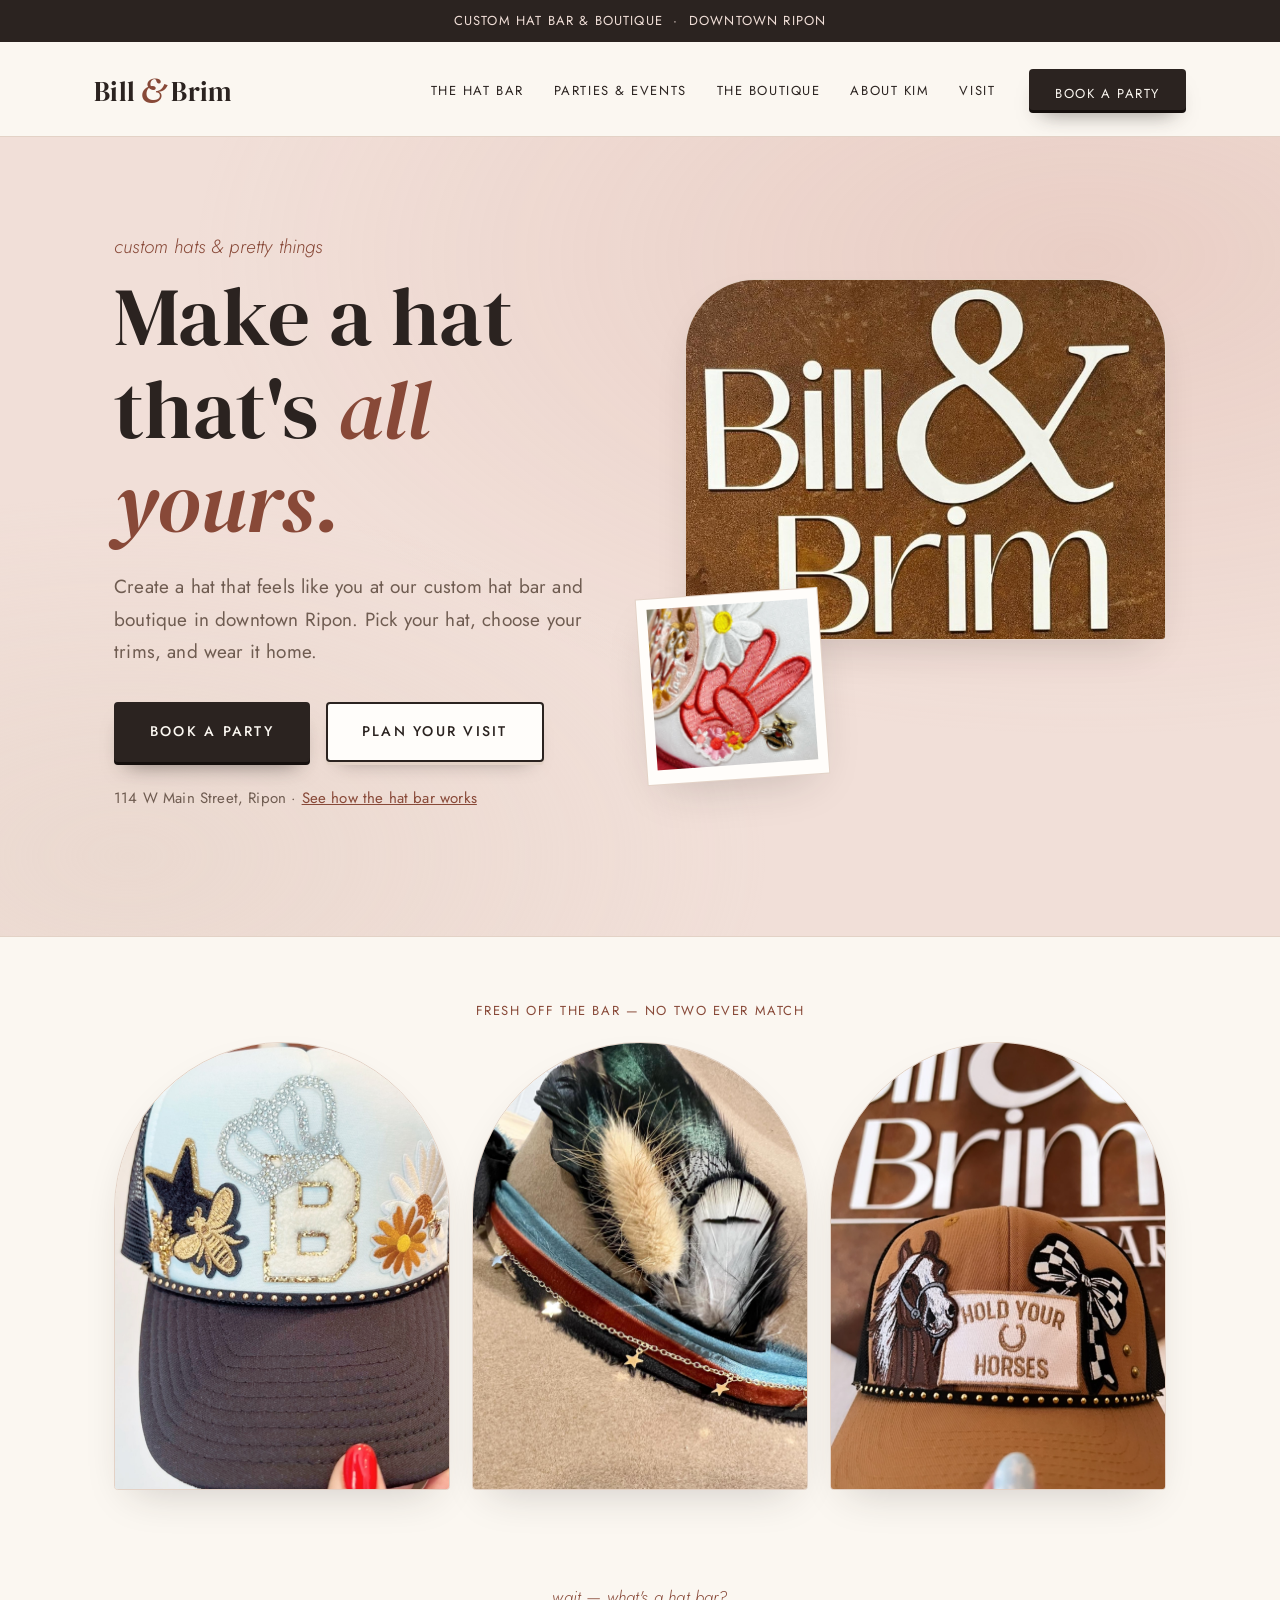
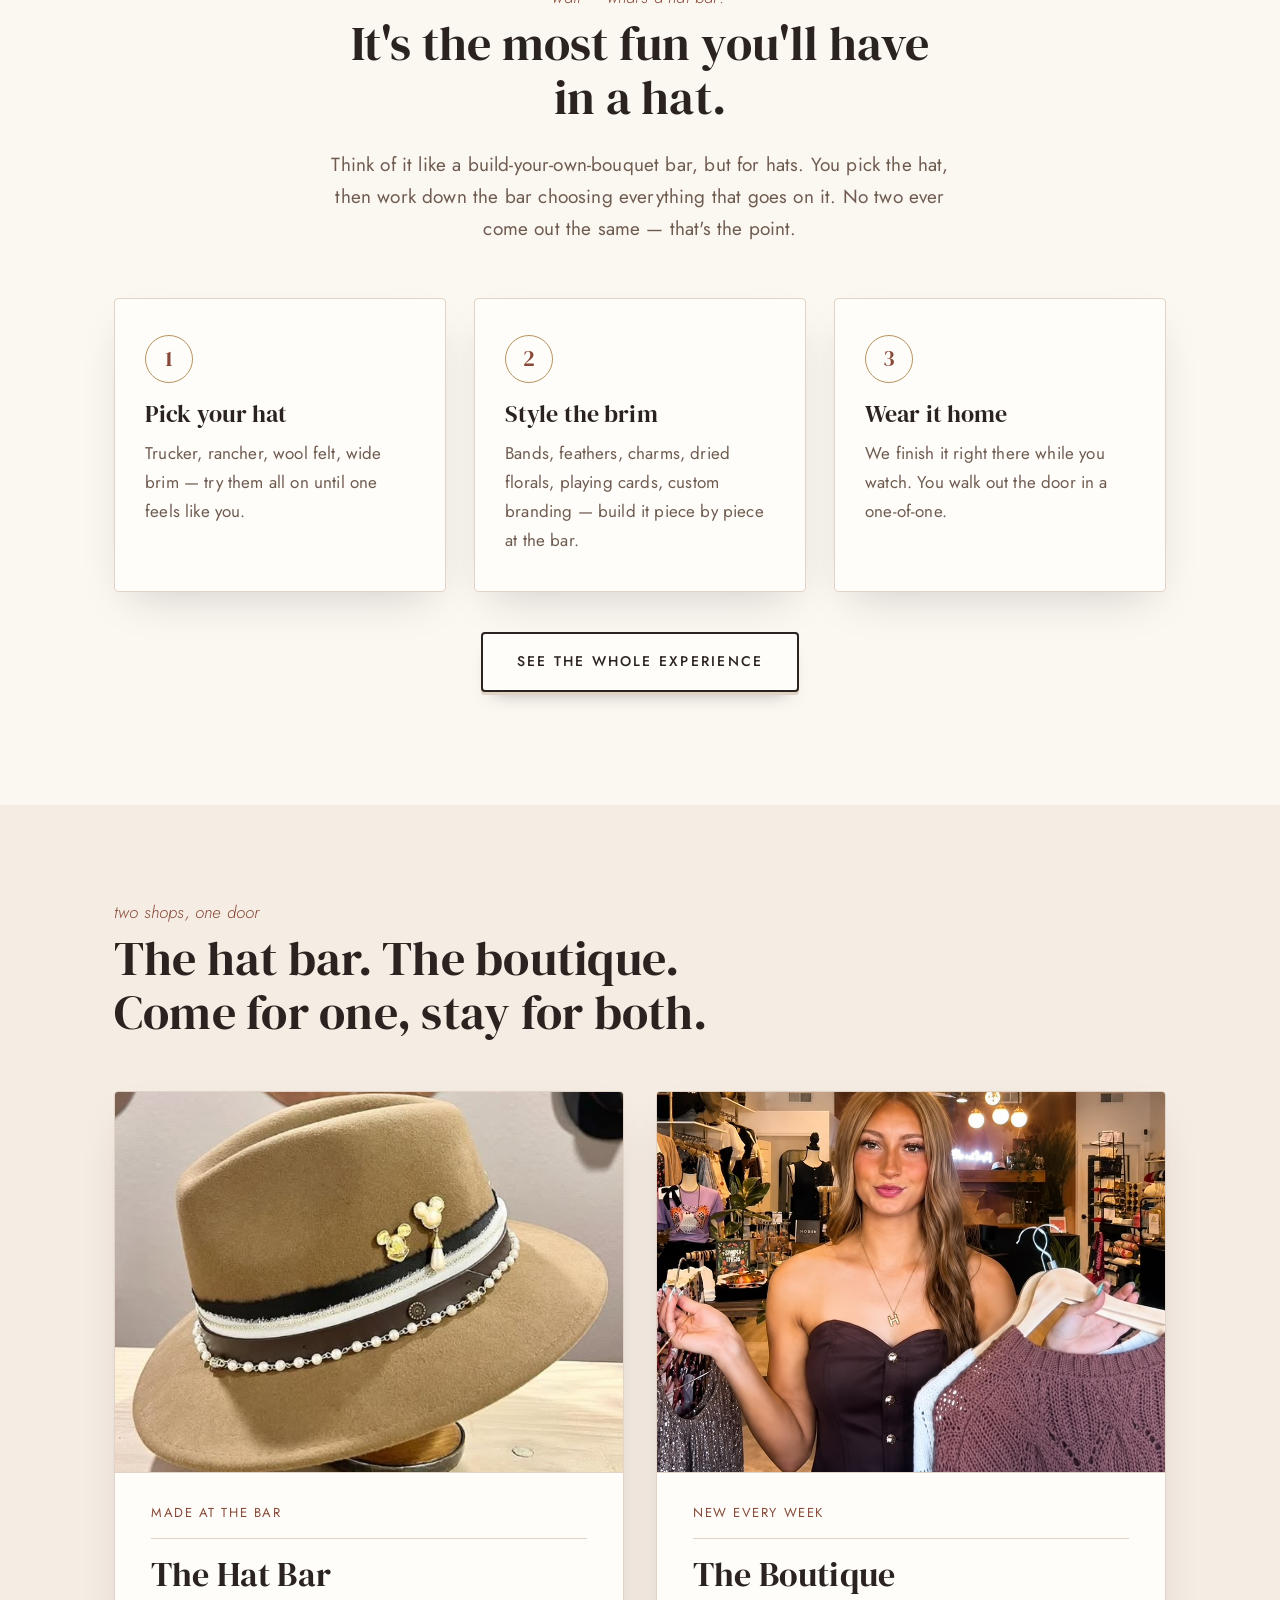
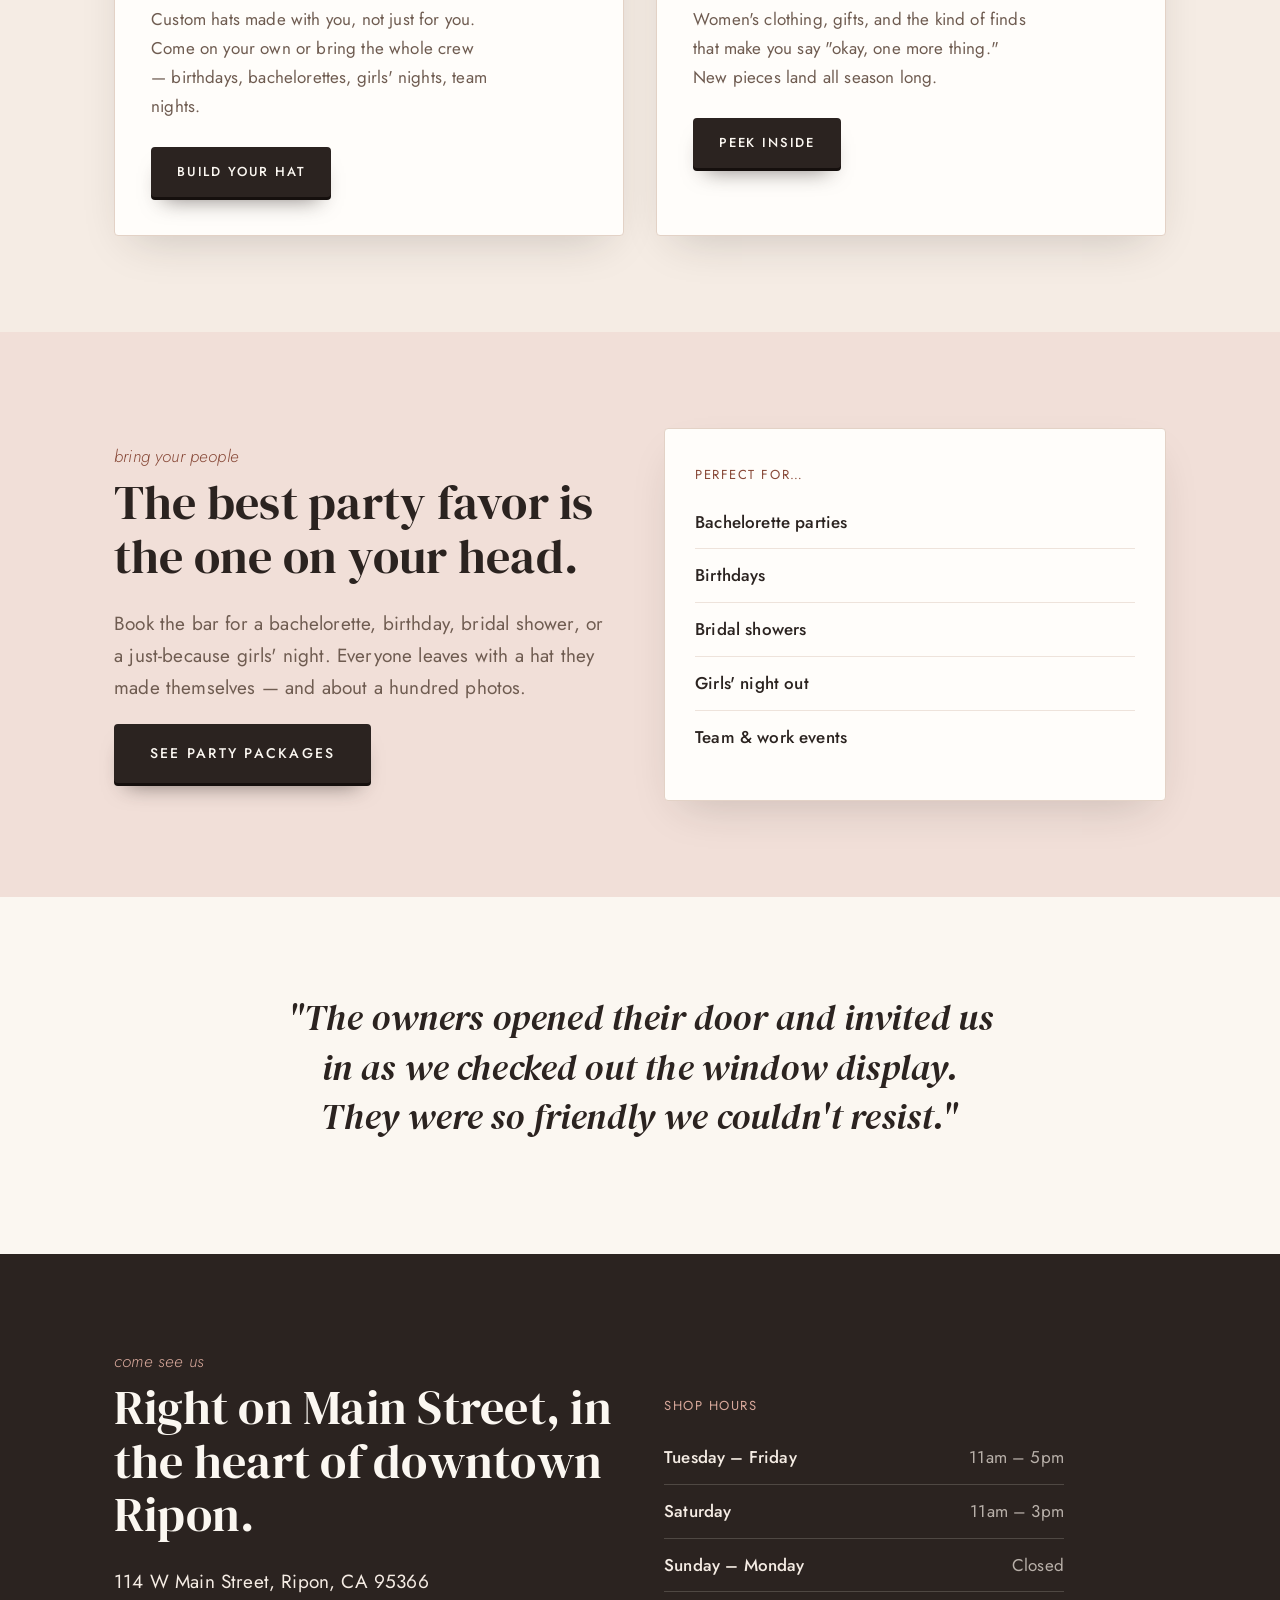
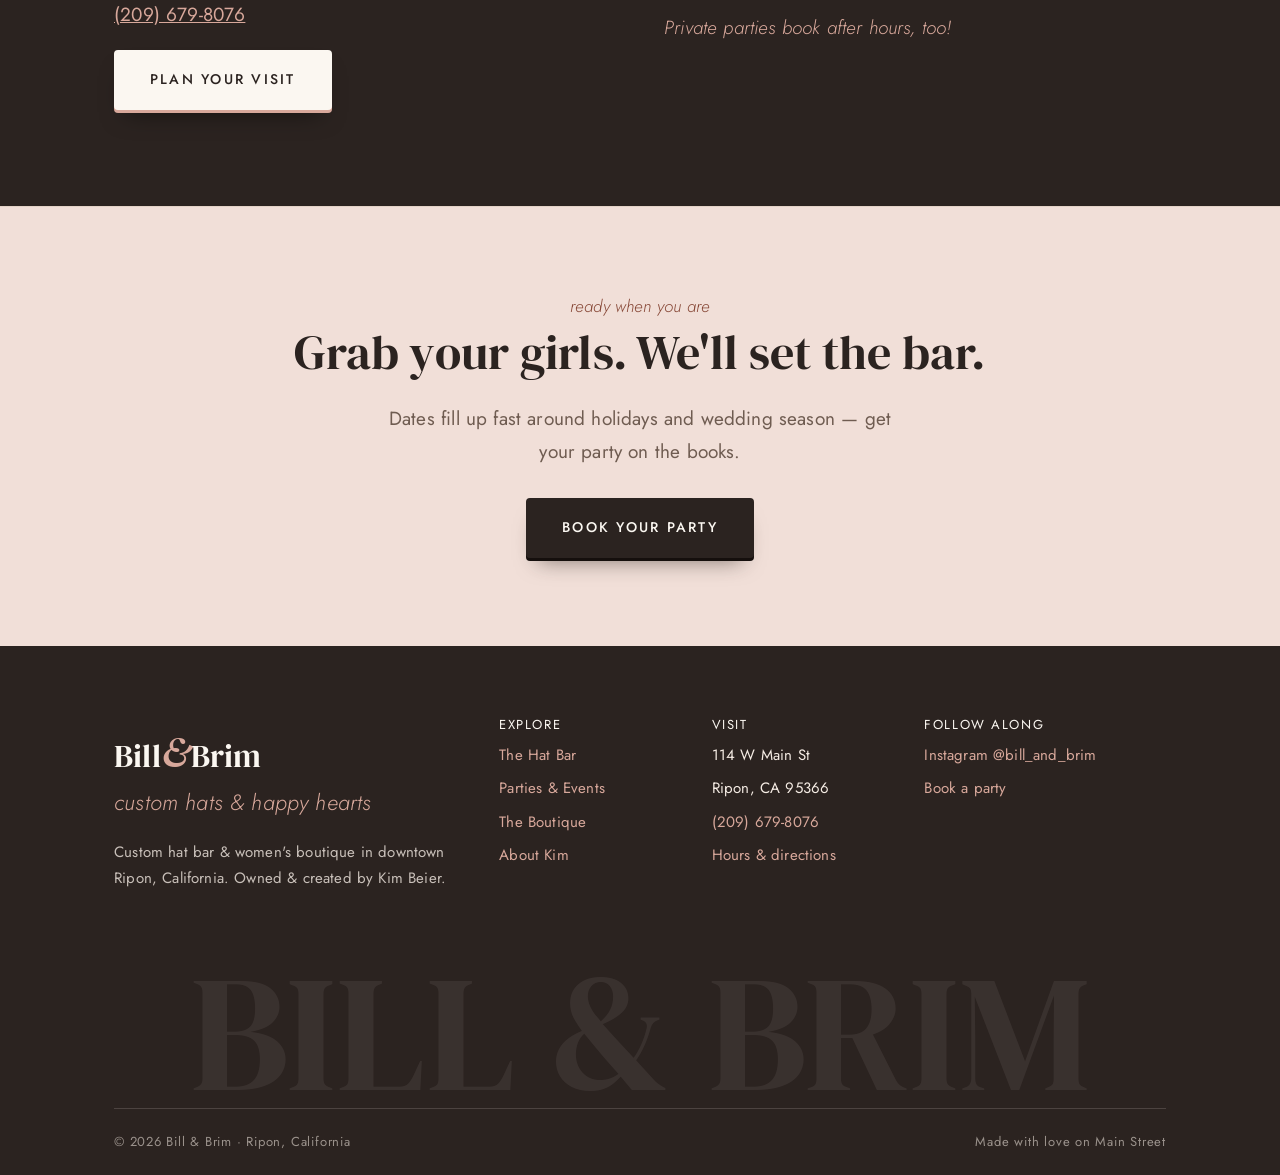
==== index.html @ fee2ace9 "Site source" ====
<!DOCTYPE html>
<html lang="en">
<head>
<meta charset="UTF-8">
<meta name="viewport" content="width=device-width, initial-scale=1.0">
<title>Bill &amp; Brim | Custom Hat Bar &amp; Boutique — Ripon, CA</title>
<meta name="description" content="Bill & Brim is downtown Ripon's custom hat bar and women's boutique. Design your own hat, shop the boutique, or book a private hat bar party. 114 W Main St, Ripon CA.">
<link rel="canonical" href="https://billandbrim.com/">

<!-- NOTE: og:image and og:url must be absolute URLs. Update the domain below
     once billandbrim.com (or whatever domain Kim registers) is live. -->
<meta property="og:type" content="website">
<meta property="og:site_name" content="Bill &amp; Brim">
<meta property="og:title" content="Bill &amp; Brim | Custom Hat Bar &amp; Boutique — Ripon, CA">
<meta property="og:description" content="Design a one-of-one hat at the bar, shop the boutique, or book a private party. 114 W Main St, downtown Ripon.">
<meta property="og:image" content="https://billandbrim.com/assets/img/og-cover.jpg">
<meta property="og:image:width" content="1200">
<meta property="og:image:height" content="630">
<meta property="og:url" content="https://billandbrim.com/">
<meta name="twitter:card" content="summary_large_image">

<meta name="theme-color" content="#2B2320">
<link rel="icon" href="assets/img/favicon.png" sizes="any">
<link rel="apple-touch-icon" href="assets/img/favicon.png">
<link rel="preconnect" href="https://fonts.googleapis.com">
<link rel="preconnect" href="https://fonts.gstatic.com" crossorigin>
<link href="https://fonts.googleapis.com/css2?family=DM+Serif+Display:ital@0;1&family=Jost:ital,wght@0,300;0,400;0,500;1,300;1,400&display=swap" rel="stylesheet">
<link rel="stylesheet" href="css/style.css">
<script>document.documentElement.className += ' js';</script>
<style>
  /* homepage-only styles */
  .hero {
    position: relative;
    overflow: hidden;
    padding: 96px 0 110px;
    background:
      radial-gradient(ellipse 70% 60% at 85% 15%, color-mix(in srgb, var(--rose) 30%, transparent), transparent),
      radial-gradient(ellipse 50% 45% at 10% 90%, color-mix(in srgb, var(--sand) 45%, transparent), transparent),
      var(--rose-soft);
    border-bottom: 1px solid var(--sand);
  }
  .hero__inner { display: grid; grid-template-columns: 1fr .95fr; gap: 64px; align-items: center; }
  .hero__kicker {
    font-family: var(--font-body);
    font-style: italic;
    font-weight: 300;
    font-size: var(--t-md);
    line-height: 1.35;
    color: var(--terracotta);
    display: inline-block;
    margin-bottom: 10px;
  }
  .hero h1 { font-size: clamp(46px, 6.5vw, 84px); margin-bottom: 22px; }
  .hero h1 .swash { color: var(--terracotta); }
  .hero p.lede { font-size: var(--t-md); color: var(--ink-soft); max-width: 500px; margin-bottom: 34px; }
  .hero__actions { display: flex; gap: 16px; flex-wrap: wrap; }
  .hero__art { position: relative; padding: 0 0 140px 0; }
  .hero__art .arch { aspect-ratio: 4 / 3; border-radius: 70px 70px var(--radius) var(--radius); }
  .hero__polaroid {
    position: absolute;
    bottom: 0;
    left: -44px;
    width: 38%;
    background: #FFFDFA;
    border: 1px solid var(--sand);
    padding: 10px 10px 14px;
    box-shadow: var(--shadow);
    transform: rotate(-4deg);
  }
  .hero__polaroid img { width: 100%; aspect-ratio: 1; object-fit: cover; }

  /* hero entrance — the words settle first, then the sign, then the polaroid
     lands on top of it. Runs on load, once, and never again. */
  @media (prefers-reduced-motion: no-preference) {
    .js .hero__kicker,
    .js .hero h1,
    .js .hero p.lede,
    .js .hero__actions,
    .js .tally,
    .js .hero__art .arch { animation: hero-rise .6s var(--ease) both; }
    .js .hero__kicker  { animation-delay: .05s; }
    .js .hero h1       { animation-delay: .13s; }
    .js .hero p.lede   { animation-delay: .23s; }
    .js .hero__actions { animation-delay: .31s; }
    .js .tally         { animation-delay: .39s; }
    .js .hero__art .arch { animation-delay: .30s; animation-duration: .7s; }
    .js .hero__polaroid {
      animation: hero-polaroid .7s var(--ease) both;
      animation-delay: .48s;
    }
  }
  @keyframes hero-rise {
    from { opacity: 0; transform: translateY(18px); }
  }
  @keyframes hero-polaroid {
    from { opacity: 0; transform: translateY(20px) rotate(-9deg); }
    to   { opacity: 1; transform: translateY(0) rotate(-4deg); }
  }
  .tally { display: flex; gap: 48px; flex-wrap: wrap; margin-top: 48px; }
  .tally strong { font-family: var(--font-display); font-size: var(--t-3xl); display: block; color: var(--terracotta); line-height: 1.1; }
  .tally .label { margin: 4px 0 0; }

  /* three finished hats, straight after the hero — the product, up front */
  .hat-strip { padding: 64px 0 0; }
  .hat-strip .label { text-align: center; }
  .hat-strip__row { display: grid; grid-template-columns: repeat(3, 1fr); gap: 22px; margin-top: 20px; }
  .hat-strip .arch { aspect-ratio: 3 / 4; }

  .split { display: grid; grid-template-columns: 1fr 1fr; gap: 32px; }
  .split .card { padding: 0 0 38px; overflow: hidden; }
  .split .card .card__photo { aspect-ratio: 4 / 3; overflow: hidden; margin-bottom: 30px; border-bottom: 1px solid var(--sand); }
  .split .card .card__photo img { width: 100%; height: 100%; object-fit: cover; transition: transform .5s var(--ease); }
  /* these two cards are the homepage's main fork in the road, so they get a
     bit more presence on hover than an ordinary card: the photo pushes in and
     the button steps forward. */
  @media (hover: hover) {
    .split .card:hover { transform: translateY(-6px); }
    .split .card:hover .card__photo img { transform: scale(1.045); }
    .split .card .btn { transition: background .2s var(--ease), color .2s var(--ease), border-color .2s var(--ease), transform .25s var(--ease), box-shadow .25s var(--ease); }
    .split .card:hover .btn { transform: translateY(-3px); box-shadow: 0 12px 22px -12px rgba(43, 35, 32, .5); }
  }
  @media (prefers-reduced-motion: reduce) {
    .split .card .card__photo img,
    .split .card .btn { transition: none; }
    .split .card:hover { transform: none; }
    .split .card:hover .card__photo img,
    .split .card:hover .btn { transform: none; }
  }
  .split .card .card__label,
  .split .card h3, .split .card p, .split .card a { margin-left: 36px; margin-right: 36px; }
  .split .card .card__label { padding-bottom: 14px; margin-bottom: 16px; border-bottom: 1px solid var(--sand); }
  .split .card h3 { font-size: clamp(27px, 3vw, 34px); margin-bottom: 12px; }
  .split .card p { color: var(--ink-soft); max-width: 34ch; margin-bottom: 26px; }
  .split .card--hats .card__photo img { object-position: center 46%; }
  .split .card--shop .card__photo img { object-position: center 22%; }

  .two-col { display: grid; grid-template-columns: 1fr 1fr; gap: 48px; align-items: center; }
  .two-col p.lede { color: var(--ink-soft); font-size: var(--t-md); }
  .section--ink .two-col p { font-size: var(--t-md); }
  .perfect-list { list-style: none; margin: 0; padding: 0; font-size: var(--t-base); }
  .perfect-list li { padding: 12px 0; border-bottom: 1px solid color-mix(in srgb, var(--sand) 60%, transparent); font-weight: 500; }
  .perfect-list li:last-child { border-bottom: 0; }
  .note-hand { font-style: italic; font-weight: 300; font-size: var(--t-md); color: var(--rose); margin-top: 20px; }

  @media (max-width: 820px) {
    .hero__inner, .split, .two-col { grid-template-columns: 1fr; }
    .hero__art { order: 0; max-width: 400px; margin: 0 auto; padding-bottom: 84px; }
    .hero__polaroid { left: -10px; width: 42%; }
    .hero { padding-bottom: 72px; }

    /* stacked, the art sits above the words — so it should arrive first */
    @media (prefers-reduced-motion: no-preference) {
      .js .hero__art .arch { animation-delay: .35s; }
      .js .hero__polaroid  { animation-delay: .22s; }
      .js .hero__kicker    { animation-delay: .26s; }
      .js .hero h1         { animation-delay: .34s; }
      .js .hero p.lede     { animation-delay: .44s; }
      .js .hero__actions   { animation-delay: .52s; }
      .js .tally           { animation-delay: .60s; }
    }
  }
  @media (max-width: 640px) {
    .hat-strip__row { grid-template-columns: 1fr; max-width: 320px; margin-inline: auto; gap: 30px; }
  }
</style>
<script type="application/ld+json">
{
  "@context": "https://schema.org",
  "@type": "ClothingStore",
  "name": "Bill & Brim",
  "description": "Custom hat bar and women's boutique in downtown Ripon, California.",
  "image": "https://billandbrim.com/assets/img/og-cover.jpg",
  "url": "https://billandbrim.com/",
  "telephone": "+1-209-679-8076",
  "priceRange": "$$",
  "address": {
    "@type": "PostalAddress",
    "streetAddress": "114 W Main St",
    "addressLocality": "Ripon",
    "addressRegion": "CA",
    "postalCode": "95366",
    "addressCountry": "US"
  },
  "sameAs": ["https://www.instagram.com/bill_and_brim/"],
  "openingHoursSpecification": [
    { "@type": "OpeningHoursSpecification", "dayOfWeek": ["Tuesday","Wednesday","Thursday","Friday"], "opens": "11:00", "closes": "17:00" },
    { "@type": "OpeningHoursSpecification", "dayOfWeek": "Saturday", "opens": "11:00", "closes": "15:00" }
  ]
}
</script>
</head>
<body>

<a class="skip-link" href="#main">Skip to content</a>

<div class="topbar">Custom Hat Bar &amp; Boutique <span aria-hidden="true">&nbsp;·&nbsp;</span> Downtown Ripon</div>

<header class="nav">
  <div class="nav__inner">
    <a class="nav__brand" href="index.html">Bill<span class="amp">&amp;</span>Brim</a>
    <button class="nav__toggle" aria-expanded="false" aria-controls="site-menu">Menu</button>
    <ul class="nav__links" id="site-menu" aria-label="Main navigation">
      <li><a href="hat-bar.html">The Hat Bar</a></li>
      <li><a href="parties.html">Parties &amp; Events</a></li>
      <li><a href="boutique.html">The Boutique</a></li>
      <li><a href="about.html">About Kim</a></li>
      <li><a href="visit.html">Visit</a></li>
      <li class="nav__cta"><a class="btn btn--solid btn--small" href="parties.html#book">Book a Party</a></li>
    </ul>
  </div>
</header>

<main id="main">

  <!-- HERO -->
  <section class="hero">
    <div class="wrap hero__inner">
      <div>
        <span class="hero__kicker">custom hats &amp; pretty things</span>
        <h1>Make a hat that's <span class="swash">all yours.</span></h1>
        <p class="lede">Create a hat that feels like you at our custom hat bar and boutique in downtown Ripon. Pick your hat, choose your trims, and wear it home.</p>
        <div class="hero__actions">
          <a class="btn btn--solid" href="parties.html#book">Book a Party</a>
          <a class="btn btn--outline" href="visit.html">Plan Your Visit</a>
        </div>
<p class="hero__location">114 W Main Street, Ripon <span aria-hidden="true">·</span> <a href="hat-bar.html">See how the hat bar works</a></p>
      </div>
      <div class="hero__art">
        <div class="arch"><img src="assets/img/brand-sign.jpg" width="740" height="552" fetchpriority="high" decoding="async" alt="The Bill &amp; Brim shop sign — cream metal letters mounted on weathered rust-brown steel"></div>
        <div class="hero__polaroid"><img src="assets/img/patch-floral.jpg" width="1440" height="1800" decoding="async" alt="Close-up of a trucker hat trimmed with daisy and floral patches"></div>
      </div>
    </div>
  </section>

  <!-- FINISHED HATS -->
  <section class="hat-strip">
    <div class="wrap">
      <span class="label">fresh off the bar — no two ever match</span>
      <div class="hat-strip__row">
        <div class="arch arch--zoom reveal"><img src="assets/img/hat-bee-trucker.jpg" width="1170" height="2076" loading="lazy" decoding="async" alt="White and black trucker hat with a rhinestone crown, chenille B patch, and bee and daisy patches"></div>
        <div class="arch arch--zoom reveal reveal-d1"><img src="assets/img/hat-tan-feathers.jpg" width="1440" height="1800" loading="lazy" decoding="async" alt="Tan felt hat with teal and rust velvet bands, feathers, and a fine gold star chain"></div>
        <div class="arch arch--zoom reveal reveal-d2"><img src="assets/img/hat-horses.jpg" width="1170" height="2076" loading="lazy" decoding="async" alt="Tan trucker hat with a horse patch reading Hold Your Horses and a checkered bow"></div>
      </div>
    </div>
  </section>

  <!-- WHAT IS A HAT BAR -->
  <section class="section">
    <div class="wrap">
      <div class="section-head section-head--center" data-stagger>
        <span class="eyebrow">wait — what's a hat bar?</span>
        <h2>It's the most fun you'll have in a hat.</h2>
        <p>Think of it like a build-your-own-bouquet bar, but for hats. You pick the hat, then work down the bar choosing everything that goes on it. No two ever come out the same — that's the point.</p>
      </div>
      <div class="grid grid--3">
        <div class="card reveal">
          <div class="step__num">1</div>
          <h3>Pick your hat</h3>
          <p>Trucker, rancher, wool felt, wide brim — try them all on until one feels like you.</p>
        </div>
        <div class="card reveal reveal-d1">
          <div class="step__num">2</div>
          <h3>Style the brim</h3>
          <p>Bands, feathers, charms, dried florals, playing cards, custom branding — build it piece by piece at the bar.</p>
        </div>
        <div class="card reveal reveal-d2">
          <div class="step__num">3</div>
          <h3>Wear it home</h3>
          <p>We finish it right there while you watch. You walk out the door in a one-of-one.</p>
        </div>
      </div>
      <p style="text-align:center; margin-top:40px;" class="reveal"><a class="btn btn--outline" href="hat-bar.html">See the whole experience</a></p>
    </div>
  </section>

  <!-- TWO SIDES -->
  <section class="section section--tint">
    <div class="wrap">
      <div class="section-head" data-stagger>
        <span class="eyebrow">two shops, one door</span>
        <h2>The hat bar. The boutique. Come for one, stay for both.</h2>
      </div>
      <div class="split">
        <div class="card card--hats reveal">
          <div class="card__photo"><img src="assets/img/hat-pearl-fedora.jpg" width="737" height="587" loading="lazy" decoding="async" alt="A camel wool fedora finished at the hat bar with a ribbon band, pearl chain, and gold charms"></div>
          <span class="label card__label">made at the bar</span>
          <h3>The Hat Bar</h3>
          <p>Custom hats made with you, not just for you. Come on your own or bring the whole crew — birthdays, bachelorettes, girls' nights, team nights.</p>
          <a class="btn btn--solid btn--small" href="hat-bar.html">Build Your Hat</a>
        </div>
        <div class="card card--shop reveal reveal-d1">
          <div class="card__photo"><img src="assets/img/boutique-sweaters.jpg" width="1000" height="1032" loading="lazy" decoding="async" alt="A customer holding up knit sweaters inside the Bill &amp; Brim boutique"></div>
          <span class="label card__label">new every week</span>
          <h3>The Boutique</h3>
          <p>Women's clothing, gifts, and the kind of finds that make you say "okay, one more thing." New pieces land all season long.</p>
          <a class="btn btn--solid btn--small" href="boutique.html">Peek Inside</a>
        </div>
      </div>
    </div>
  </section>

  <!-- PARTIES TEASER -->
  <section class="section section--rose">
    <div class="wrap">
      <div class="two-col">
        <div class="reveal">
          <span class="eyebrow">bring your people</span>
          <h2>The best party favor is the one on your head.</h2>
          <p class="lede">Book the bar for a bachelorette, birthday, bridal shower, or a just-because girls' night. Everyone leaves with a hat they made themselves — and about a hundred photos.</p>
          <a class="btn btn--solid" href="parties.html">See Party Packages</a>
        </div>
        <div class="card reveal reveal-d1">
          <h3 class="label">perfect for…</h3>
          <ul class="perfect-list">
            <li>Bachelorette parties</li>
            <li>Birthdays</li>
            <li>Bridal showers</li>
            <li>Girls' night out</li>
            <li>Team &amp; work events</li>
          </ul>
        </div>
      </div>
    </div>
  </section>

  <!-- COMMUNITY QUOTE -->
  <section class="section">
    <div class="wrap reveal">
      <p class="quote">"The owners opened their door and invited us in as we checked out the window display. They were so friendly we couldn't resist."</p>
    </div>
  </section>

  <!-- VISIT -->
  <section class="section section--ink">
    <div class="wrap">
      <div class="two-col">
        <div class="reveal">
          <span class="eyebrow">come see us</span>
          <h2>Right on Main Street, in the heart of downtown Ripon.</h2>
          <p>114 W Main Street, Ripon, CA 95366<br><a href="tel:+12096798076" style="color: var(--rose);">(209) 679-8076</a></p>
          <a class="btn btn--solid" href="visit.html">Plan Your Visit</a>
        </div>
        <div class="reveal reveal-d1">
          <h3 class="label">Shop Hours</h3>
          <ul class="hours-list">
            <li><strong>Tuesday – Friday</strong><span>11am – 5pm</span></li>
            <li><strong>Saturday</strong><span>11am – 3pm</span></li>
            <li><strong>Sunday – Monday</strong><span>Closed</span></li>
          </ul>
          <p class="note-hand">Private parties book after hours, too!</p>
        </div>
      </div>
    </div>
  </section>

  <!-- CTA -->
  <section class="cta-band">
    <span class="eyebrow">ready when you are</span>
    <h2>Grab your girls. We'll set the bar.</h2>
    <p>Dates fill up fast around holidays and wedding season — get your party on the books.</p>
    <div class="cta-band__actions">
      <a class="btn btn--solid" href="parties.html#book">Book Your Party</a>
    </div>
  </section>

</main>

<footer class="footer">
  <div class="wrap">
    <div class="footer__grid">
      <div>
        <div class="footer__brand">Bill<span class="amp">&amp;</span>Brim</div>
        <p class="footer__tag">custom hats &amp; happy hearts</p>
        <p class="footer__blurb">Custom hat bar &amp; women's boutique in downtown Ripon, California. Owned &amp; created by Kim Beier.</p>
      </div>
      <div>
        <h4>Explore</h4>
        <ul>
          <li><a href="hat-bar.html">The Hat Bar</a></li>
          <li><a href="parties.html">Parties &amp; Events</a></li>
          <li><a href="boutique.html">The Boutique</a></li>
          <li><a href="about.html">About Kim</a></li>
        </ul>
      </div>
      <div>
        <h4>Visit</h4>
        <ul>
          <li>114 W Main St</li>
          <li>Ripon, CA 95366</li>
          <li><a href="tel:+12096798076">(209) 679-8076</a></li>
          <li><a href="visit.html">Hours &amp; directions</a></li>
        </ul>
      </div>
      <div>
        <h4>Follow Along</h4>
        <ul>
          <li><a href="https://www.instagram.com/bill_and_brim/" target="_blank" rel="noopener">Instagram @bill_and_brim</a></li>
          <li><a href="parties.html#book">Book a party</a></li>
        </ul>
      </div>
    </div>
  </div>
  <div class="footer__wordmark" aria-hidden="true">BILL &amp; BRIM</div>
  <div class="wrap">
    <div class="footer__bottom">
      <span>© 2026 Bill &amp; Brim · Ripon, California</span>
      <span>Made with love on Main Street</span>
    </div>
  </div>
</footer>

<script src="js/main.js"></script>
</body>
</html>
---- css/style.css ----
/* ============================================================
   BILL & BRIM — Hat Bar & Boutique, Ripon CA
   Blush editorial · high-contrast serif, soft light
   Palette drawn from the shop itself: blush walls, wood sign,
   charcoal B&W graphics, brass fixtures.
   ============================================================ */

:root {
  /* palette */
  --cream:        #FBF7F1;   /* ivory paper */
  --oat:          #F5ECE4;   /* warm cream tint */
  --sand:         #E3D2C6;   /* soft border tone */
  --butterscotch: #B9925F;   /* brass / gold */
  --pumpkin:      #B87F6A;   /* clay rose */
  --terracotta:   #884938;   /* rosewood — primary accent */
  --maple:        #7C4335;   /* deep rosewood */
  --rose:         #D8A89B;   /* dusty rose */
  --rose-soft:    #F1DFD8;   /* blush wall */
  --olive:        #8A7767;   /* warm taupe */
  --ink:          #2B2320;   /* charcoal espresso */
  --ink-soft:     #6F5C51;

  /* type families */
  --font-display: "DM Serif Display", Georgia, serif;
  --font-body:    "Jost", "Segoe UI", sans-serif;

  /* type scale — every size on the site comes from here */
  --t-2xs:  13px;  /* uppercase labels */
  --t-xs:   13px;    /* buttons, fine print */
  --t-sm:   15px;    /* captions, list text */
  --t-base: 17px;    /* body */
  --t-md:   19px;    /* leads, intro paragraphs */
  --t-lg:   22px;    /* small display */
  --t-xl:   24px;    /* card headings */
  --t-2xl:  27px;    /* sub-headings */
  --t-3xl:  34px;    /* large display */

  --track: .12em;             /* one letter-spacing for all uppercase labels */
  --radius: 4px;
  --shadow: 0 18px 44px -18px rgba(43, 35, 32, .22);
  --ease: cubic-bezier(.22, 1, .36, 1);
}

/* ---------- reset-ish ---------- */
*, *::before, *::after { box-sizing: border-box; }
html { scroll-behavior: smooth; -webkit-text-size-adjust: 100%; }
body {
  margin: 0;
  font-family: var(--font-body);
  font-size: var(--t-base);
  font-weight: 400;
  line-height: 1.7;
  letter-spacing: .01em;
  color: var(--ink);
  background-color: var(--cream);
}
/* height:auto is required — the width/height attributes on every <img> are
   presentational hints, and without this they lock the rendered height. */
img, svg { max-width: 100%; height: auto; display: block; }
a { color: var(--terracotta); }
h1, h2, h3, h4 { font-family: var(--font-display); font-weight: 400; line-height: 1.12; margin: 0 0 .5em; letter-spacing: .005em; }
h1 { font-size: clamp(38px, 5.5vw, 60px); }
h2 { font-size: clamp(32px, 4.5vw, 48px); }
em, .swash, .amp { font-style: italic; }
p { margin: 0 0 1em; }
strong { font-weight: 500; }

.wrap { max-width: 1100px; margin: 0 auto; padding: 0 24px; }
.wrap--narrow { max-width: 760px; }

/* ---------- keyboard focus ---------- */
:focus-visible {
  outline: 2px solid var(--terracotta);
  outline-offset: 3px;
  border-radius: 2px;
}
.section--ink :focus-visible,
.footer :focus-visible,
.topbar :focus-visible { outline-color: var(--rose); }

/* ---------- skip link ---------- */
.skip-link {
  position: absolute;
  left: 12px;
  top: -60px;
  z-index: 100;
  background: var(--ink);
  color: var(--cream);
  padding: 12px 20px;
  border-radius: var(--radius);
  font-size: var(--t-xs);
  letter-spacing: var(--track);
  text-transform: uppercase;
  text-decoration: none;
  transition: top .2s var(--ease);
}
.skip-link:focus { top: 12px; }

/* ---------- one uppercase label style, used everywhere ---------- */
.label {
  font-family: var(--font-body);
  font-weight: 400;
  font-size: var(--t-2xs);
  letter-spacing: var(--track);
  line-height: 1.6;
  text-transform: uppercase;
  color: var(--terracotta);
  display: block;
  margin: 0 0 10px;
}
.label--muted { color: var(--ink-soft); }
.section--ink .label, .section--ink h3.label,
.footer .label { color: var(--rose); }

/* ---------- announcement marquee ---------- */
.topbar {
  background: var(--ink);
  color: var(--rose-soft);
  overflow: hidden;
  padding: 9px 0;
  font-size: var(--t-2xs);
  font-weight: 400;
  letter-spacing: var(--track);
  text-transform: uppercase;
}
/* no flex gap here — the -50% loop only lands seamlessly when each
   span carries its own trailing space */
.topbar__track {
  display: flex;
  gap: 0;
  width: max-content;
  animation: marquee 32s linear infinite;
  white-space: nowrap;
}
.topbar__track span { display: inline-flex; align-items: center; padding-right: 3em; }
@keyframes marquee { to { transform: translateX(-50%); } }

/* ---------- nav ---------- */
.nav {
  position: sticky;
  top: 0;
  z-index: 50;
  background: color-mix(in srgb, var(--cream) 94%, transparent);
  backdrop-filter: blur(10px);
  border-bottom: 1px solid var(--sand);
}
.nav__inner {
  max-width: 1140px;
  margin: 0 auto;
  padding: 16px 24px;
  display: flex;
  align-items: center;
  justify-content: space-between;
  gap: 20px;
}
.nav__brand {
  font-family: var(--font-display);
  font-size: var(--t-2xl);
  color: var(--ink);
  text-decoration: none;
  display: flex;
  align-items: baseline;
  gap: 2px;
  letter-spacing: .01em;
}
.nav__brand .amp {
  font-size: 1.35em;
  color: var(--terracotta);
  margin: 0 3px;
  position: relative;
  top: 2px;
}
.nav__links { display: flex; align-items: center; gap: 30px; list-style: none; margin: 0; padding: 0; }
.nav__links a {
  color: var(--ink);
  text-decoration: none;
  white-space: nowrap;
  font-size: var(--t-xs);
  font-weight: 400;
  letter-spacing: var(--track);
  text-transform: uppercase;
  padding-bottom: 4px;
  border-bottom: 1px solid transparent;
  transition: border-color .25s var(--ease), color .25s var(--ease);
}
.nav__links a.is-active { border-bottom-color: var(--terracotta); color: var(--terracotta); }
.nav__cta { margin-left: 4px; }
.nav__links .nav__cta a.btn--solid { color: var(--cream); border-bottom: 1px solid transparent; }
@media (hover: hover) {
  .nav__links a:hover { color: var(--terracotta); }
  .nav__links .nav__cta a.btn--solid:hover { color: var(--cream); }
}
.nav__toggle {
  display: none;
  background: #FFFDFA;
  border: 2px solid var(--ink);
  border-radius: var(--radius);
  padding: 8px 16px;
  font: inherit;
  font-weight: 500;
  font-size: var(--t-xs);
  letter-spacing: .14em;
  text-transform: uppercase;
  color: var(--ink);
  cursor: pointer;
  box-shadow: 0 3px 0 var(--sand), 0 10px 18px -14px rgba(43, 35, 32, .5);
  transition: transform .12s var(--ease), box-shadow .2s var(--ease);
}
.nav__toggle:active {
  transform: translateY(3px);
  box-shadow: 0 0 0 transparent;
  transition-duration: .06s;
}

/* ---------- buttons ----------
   Every button rides on a hard bottom edge plus a soft cast shadow, so it
   reads as a raised object rather than a label. Pressing collapses the edge
   and drops the button onto the page — the depth is what does the work. */
.btn {
  display: inline-block;
  position: relative;
  font-family: var(--font-body);
  font-weight: 500;
  font-size: 14px;
  letter-spacing: .16em;
  text-transform: uppercase;
  text-decoration: none;
  text-align: center;
  padding: 16px 34px;
  border-radius: var(--radius);
  border: 2px solid var(--ink);
  cursor: pointer;
  transition: background .2s var(--ease), color .2s var(--ease), border-color .2s var(--ease), transform .12s var(--ease), box-shadow .2s var(--ease);
}
.btn--solid {
  background: var(--ink);
  border-color: var(--ink);
  color: var(--cream);
  box-shadow: 0 3px 0 var(--btn-edge, #150F0D), 0 14px 22px -12px rgba(43, 35, 32, .6);
}
.btn--outline {
  background: #FFFDFA;
  color: var(--ink);
  box-shadow: 0 3px 0 var(--sand), 0 12px 20px -14px rgba(43, 35, 32, .5);
}
.btn--small { padding: 12px 24px; font-size: var(--t-xs); letter-spacing: .14em; }

@media (hover: hover) {
  .btn:hover { transform: translateY(-2px); }
  .btn--solid:hover {
    background: var(--terracotta);
    border-color: var(--terracotta);
    box-shadow: 0 5px 0 var(--maple), 0 20px 28px -14px rgba(43, 35, 32, .55);
  }
  .btn--outline:hover {
    background: var(--oat);
    box-shadow: 0 5px 0 var(--sand), 0 18px 26px -16px rgba(43, 35, 32, .5);
  }
}
/* the press — works for mouse and touch alike */
.btn:active {
  transform: translateY(3px);
  box-shadow: 0 0 0 transparent, 0 4px 10px -8px rgba(43, 35, 32, .5);
  transition-duration: .06s;
}

/* on the dark band, an ink button would vanish — flip it to cream */
.section--ink .btn--solid {
  background: var(--cream);
  border-color: var(--cream);
  color: var(--ink);
  box-shadow: 0 3px 0 var(--rose), 0 14px 24px -12px rgba(0, 0, 0, .55);
}
@media (hover: hover) {
  .section--ink .btn--solid:hover {
    background: var(--rose);
    border-color: var(--rose);
    color: var(--ink);
    box-shadow: 0 5px 0 var(--pumpkin), 0 20px 30px -14px rgba(0, 0, 0, .55);
  }
}

/* ---------- section scaffolding ---------- */
.section { padding: 96px 0; }
.section--tint { background: var(--oat); }
.section--rose { background: var(--rose-soft); }
.section--ink  { background: var(--ink); color: var(--oat); }
.section--ink h2, .section--ink h3 { color: var(--cream); }

.eyebrow {
  font-family: var(--font-body);
  font-style: italic;
  font-weight: 300;
  font-size: var(--t-base);
  line-height: 1.35;
  color: var(--terracotta);
  display: block;
  margin-bottom: 8px;
}
.section--ink .eyebrow { color: var(--rose); }
.section-head { max-width: 620px; margin-bottom: 52px; }
.section-head--center { margin-left: auto; margin-right: auto; text-align: center; }
.section-head p { color: var(--ink-soft); font-size: var(--t-md); }
.section--ink .section-head p { color: color-mix(in srgb, var(--oat) 78%, transparent); }

.page-hero {
  padding: 84px 0 72px;
  background-color: var(--rose-soft);
  border-bottom: 1px solid var(--sand);
  text-align: center;
}
.page-hero h1 { font-size: clamp(40px, 6vw, 68px); }
.page-hero p { max-width: 600px; margin: 0 auto; color: var(--ink-soft); font-size: var(--t-md); }
.page-hero .eyebrow { font-size: var(--t-md); }

/* split page hero — text left, arched photo + polaroid right,
   same vocabulary as the homepage hero */
.page-hero--split { text-align: left; padding: 72px 0 64px; }
.page-hero--split .page-hero__inner { display: grid; grid-template-columns: 1.05fr .85fr; gap: 64px; align-items: center; }
.page-hero--split p { margin: 0; max-width: 520px; }
.page-hero__facts { display: flex; gap: 44px; flex-wrap: wrap; margin-top: 40px; }
.page-hero__facts strong {
  font-family: var(--font-display);
  font-weight: 400;
  font-size: var(--t-3xl);
  display: block;
  color: var(--terracotta);
  line-height: 1.1;
}
.page-hero__facts .label { margin: 4px 0 0; }
.page-hero__art { position: relative; padding: 0 0 110px; }
.page-hero__art .arch { aspect-ratio: 4 / 5; }
.page-hero__polaroid {
  position: absolute;
  bottom: 0;
  left: -44px;
  width: 44%;
  background: #FFFDFA;
  border: 1px solid var(--sand);
  padding: 10px 10px 14px;
  box-shadow: var(--shadow);
  transform: rotate(-4deg);
}
.page-hero__polaroid img { width: 100%; aspect-ratio: 1; object-fit: cover; }
@media (max-width: 820px) {
  .page-hero--split .page-hero__inner { grid-template-columns: 1fr; gap: 48px; }
  .page-hero__art { max-width: 400px; margin: 0 auto; padding-bottom: 84px; }
  .page-hero__polaroid { left: -10px; }
  .page-hero__facts { gap: 32px; }
}
@media (max-width: 640px) {
  .page-hero__facts { display: block; margin-top: 28px; max-width: 400px; }
  .page-hero__facts > div {
    display: flex;
    justify-content: space-between;
    align-items: baseline;
    gap: 18px;
    padding: 12px 0;
    border-bottom: 1px solid color-mix(in srgb, var(--sand) 60%, transparent);
  }
  .page-hero__facts > div:last-child { border-bottom: 0; }
  .page-hero__facts strong { font-size: var(--t-2xl); display: inline; }
  .page-hero__facts .label { margin: 0; }
}

/* ---------- cards ---------- */
.grid { display: grid; gap: 28px; }
.grid--2 { grid-template-columns: repeat(2, 1fr); }
.grid--3 { grid-template-columns: repeat(3, 1fr); }
.grid--4 { grid-template-columns: repeat(4, 1fr); }

.card {
  background: #FFFDFA;
  border: 1px solid var(--sand);
  border-radius: var(--radius);
  padding: 36px 30px;
  box-shadow: var(--shadow);
  transition: transform .3s var(--ease), box-shadow .3s var(--ease);
}
@media (hover: hover) {
  .card:hover { transform: translateY(-4px); box-shadow: 0 26px 54px -20px rgba(43, 35, 32, .3); }
}
.card h3 { font-size: var(--t-xl); }
.card p { color: var(--ink-soft); font-size: var(--t-base); margin-bottom: 0; }

/* inside a card, .label has to outrank .card h3 and .card p */
.card .label {
  font-family: var(--font-body);
  font-size: var(--t-2xs);
  line-height: 1.6;
  color: var(--terracotta);
}
.card .label--muted { color: var(--ink-soft); }

/* numbered steps — thin brass ring, serif numeral. The only brass on the page. */
.step__num {
  font-family: var(--font-display);
  font-size: var(--t-lg);
  color: var(--terracotta);
  width: 48px;
  height: 48px;
  display: grid;
  place-items: center;
  background: transparent;
  border: 1px solid var(--butterscotch);
  border-radius: 50%;
  margin-bottom: 18px;
}

/* arched photo frame — the signature shape, and the only frame device */
.arch {
  border-radius: 200px 200px var(--radius) var(--radius);
  overflow: hidden;
  border: 1px solid var(--sand);
  box-shadow: var(--shadow);
}
.arch img { width: 100%; height: 100%; object-fit: cover; }

/* ---------- pull quote ---------- */
.quote {
  font-family: var(--font-display);
  font-style: italic;
  font-size: clamp(24px, 3.2vw, 36px);
  line-height: 1.38;
  max-width: 720px;
  margin: 0 auto 16px;
  text-align: center;
  color: var(--ink);
}
.quote-by {
  text-align: center;
  font-size: var(--t-2xs);
  letter-spacing: var(--track);
  text-transform: uppercase;
  color: var(--ink-soft);
  margin-bottom: 0;
}

/* ---------- hours ---------- */
.hours-list { list-style: none; margin: 14px 0 0; padding: 0; max-width: 400px; font-size: var(--t-base); }
.hours-list li {
  display: flex;
  justify-content: space-between;
  align-items: baseline;
  gap: 18px;
  padding: 12px 0;
  border-bottom: 1px solid color-mix(in srgb, var(--sand) 60%, transparent);
}
.hours-list strong { font-weight: 500; }
.hours-list span { color: var(--ink-soft); white-space: nowrap; }
.section--ink .hours-list li { border-bottom-color: color-mix(in srgb, var(--oat) 18%, transparent); }
.section--ink .hours-list span { color: color-mix(in srgb, var(--oat) 70%, transparent); }

/* ---------- pricing ---------- */
.price-table { width: 100%; border-collapse: collapse; font-size: var(--t-base); }
.price-table th, .price-table td { text-align: left; padding: 16px; border-bottom: 1px solid var(--sand); }
.price-table th { font-family: var(--font-display); font-weight: 400; font-size: var(--t-md); }
.price-table td:last-child, .price-table th:last-child { text-align: right; font-weight: 500; white-space: nowrap; }
.price-note { font-size: var(--t-sm); color: var(--ink-soft); font-style: italic; }

.package { display: flex; flex-direction: column; }
.package .price {
  font-family: var(--font-display);
  font-size: 40px;
  color: var(--terracotta);
  margin: 4px 0 2px;
}
.package .price small { font-size: var(--t-sm); color: var(--ink-soft); font-family: var(--font-body); font-weight: 300; }
.package ul { list-style: none; padding: 0; margin: 16px 0 24px; color: var(--ink-soft); font-size: var(--t-sm); }
.package ul li { padding: 8px 0 8px 22px; position: relative; border-bottom: 1px solid color-mix(in srgb, var(--sand) 55%, transparent); }
.package ul li::before {
  content: "";
  position: absolute;
  left: 4px;
  top: 1.05em;
  width: 8px;
  height: 1px;
  background: var(--terracotta);
}
.package .btn { margin-top: auto; }
.package--featured { background: var(--ink); border-color: var(--ink); color: var(--oat); }
.package--featured h3 { color: var(--rose); }
.package--featured p, .package--featured ul { color: color-mix(in srgb, var(--oat) 80%, transparent); }
.package--featured ul li { border-bottom-color: color-mix(in srgb, var(--oat) 16%, transparent); }
.package--featured ul li::before { background: var(--rose); }
.package--featured .price { color: var(--cream); }
.badge {
  display: inline-block;
  font-size: var(--t-2xs);
  font-weight: 400;
  letter-spacing: var(--track);
  text-transform: uppercase;
  background: transparent;
  color: var(--butterscotch);
  border: 1px solid var(--butterscotch);
  border-radius: 999px;
  padding: 5px 16px;
  margin-bottom: 16px;
  align-self: flex-start;
}

/* ---------- FAQ ---------- */
.faq details {
  border: 1px solid var(--sand);
  border-radius: var(--radius);
  background: #FFFDFA;
  margin-bottom: 12px;
  overflow: hidden;
}
.faq summary {
  cursor: pointer;
  list-style: none;
  padding: 20px 24px;
  font-family: var(--font-display);
  font-size: var(--t-md);
  display: flex;
  justify-content: space-between;
  align-items: center;
  gap: 12px;
}
.faq summary::-webkit-details-marker { display: none; }
.faq summary::after { content: "+"; font-family: var(--font-body); font-weight: 300; font-size: var(--t-xl); color: var(--terracotta); transition: transform .25s var(--ease); }
.faq details[open] summary::after { transform: rotate(45deg); }
.faq details p { padding: 0 24px 22px; margin: 0; color: var(--ink-soft); }

/* ---------- forms ---------- */
.form { display: grid; gap: 20px; }
.form .row { display: grid; grid-template-columns: 1fr 1fr; gap: 20px; }
.form label { font-weight: 400; font-size: var(--t-2xs); letter-spacing: var(--track); text-transform: uppercase; display: block; margin-bottom: 8px; color: var(--ink-soft); }
.form input, .form select, .form textarea {
  width: 100%;
  font: inherit;
  font-weight: 300;
  color: var(--ink);
  background: #FFFDFA;
  border: 1px solid var(--sand);
  border-radius: var(--radius);
  padding: 13px 15px;
  transition: border-color .2s var(--ease);
}
.form input:focus, .form select:focus, .form textarea:focus {
  outline: none;
  border-color: var(--terracotta);
  box-shadow: 0 0 0 3px color-mix(in srgb, var(--rose) 35%, transparent);
}
/* spam trap — real people never see it, bots fill it in */
.form .gotcha { position: absolute; left: -9999px; width: 1px; height: 1px; overflow: hidden; }

/* ---------- closing CTA band ---------- */
/* blush, not ink — it used to sit dark-on-dark against the footer */
.cta-band {
  background: var(--rose-soft);
  color: var(--ink);
  text-align: center;
  padding: 88px 24px;
  border-top: 1px solid var(--sand);
  position: relative;
  overflow: hidden;
}
.cta-band p { max-width: 540px; margin: 0 auto 30px; color: var(--ink-soft); font-size: var(--t-md); }
.cta-band__actions { display: flex; gap: 16px; flex-wrap: wrap; justify-content: center; }

/* ---------- footer ---------- */
.footer { background: var(--ink); color: var(--oat); padding: 72px 0 0; }
.footer a { color: var(--rose); text-decoration: none; }
@media (hover: hover) { .footer a:hover { text-decoration: underline; } }
.footer__grid {
  display: grid;
  grid-template-columns: 2fr 1fr 1fr 1.4fr;
  gap: 40px;
  padding-bottom: 52px;
}
.footer h4 {
  color: var(--cream);
  font-size: var(--t-2xs);
  letter-spacing: var(--track);
  text-transform: uppercase;
  font-family: var(--font-body);
  font-weight: 400;
}
.footer ul { list-style: none; margin: 0; padding: 0; }
.footer li { padding: 4px 0; font-size: var(--t-sm); font-weight: 300; }
.footer__brand { font-family: var(--font-display); font-size: 32px; color: var(--cream); }
.footer__brand .amp { color: var(--rose); font-size: 1.3em; }
.footer__tag { font-family: var(--font-body); font-style: italic; font-weight: 300; font-size: var(--t-lg); line-height: 1.35; color: var(--rose); display: inline-block; }
.footer__blurb { font-size: var(--t-sm); color: color-mix(in srgb, var(--oat) 78%, transparent); }
.footer__bottom {
  border-top: 1px solid color-mix(in srgb, var(--oat) 16%, transparent);
  padding: 22px 0;
  font-size: var(--t-xs);
  letter-spacing: .06em;
  display: flex;
  justify-content: space-between;
  gap: 12px;
  flex-wrap: wrap;
  color: color-mix(in srgb, var(--oat) 55%, transparent);
}
.footer__wordmark {
  font-family: var(--font-display);
  font-size: clamp(64px, 13vw, 170px);
  line-height: .9;
  text-align: center;
  color: color-mix(in srgb, var(--cream) 7%, transparent);
  user-select: none;
  white-space: nowrap;
  overflow: hidden;
}

/* ---------- scroll reveal ----------
   Gated behind .js so the site is fully readable if the script
   never runs. Without this class everything stays visible.
   --rd is the per-element delay: set by hand below, or computed
   per child by the [data-stagger] pass in main.js. */
.js .reveal {
  opacity: 1;
  transform: none;
  transition: opacity .5s var(--ease), transform .5s var(--ease);
  transition-delay: var(--rd, 0s);
}
.js .reveal.in { opacity: 1; transform: none; }
.js .reveal-d1 { --rd: .08s; }
.js .reveal-d2 { --rd: .16s; }
.js .reveal-d3 { --rd: .24s; }

/* gallery photos — a slow push-in inside the arch, so the frame holds
   still and only the picture moves */
.arch--zoom img { transition: transform .9s var(--ease); }
@media (hover: hover) {
  .arch--zoom:hover img { transform: scale(1.05); }
}

@media (prefers-reduced-motion: reduce) {
  .js .reveal { opacity: 1; transform: none; transition: none; }
  .topbar__track { animation: none; }
  html { scroll-behavior: auto; }
  .arch--zoom img { transition: none; }
  .arch--zoom:hover img { transform: none; }
}

/* ---------- responsive ---------- */
@media (max-width: 900px) {
  .grid--3, .grid--4 { grid-template-columns: repeat(2, 1fr); }
  .footer__grid { grid-template-columns: 1fr 1fr; }
}
@media (max-width: 640px) {
  .section { padding: 64px 0; }
  .grid--2, .grid--3, .grid--4 { grid-template-columns: 1fr; }
  .form .row { grid-template-columns: 1fr; }

  /* slimmer sticky bar so it doesn't eat the screen */
  .nav__inner { padding: 12px 20px; }
  .nav__brand { font-size: 25px; line-height: 1.15; }

  /* the panel is always laid out — it just sits hidden above the bar and
     drops into place, so opening and closing both animate. visibility
     keeps the links out of the tab order while closed. */
  .nav__links {
    display: flex;
    position: absolute;
    top: 100%;
    left: 0;
    right: 0;
    flex-direction: column;
    align-items: stretch;
    background: var(--cream);
    border-bottom: 1px solid var(--sand);
    box-shadow: 0 18px 30px -20px rgba(43, 35, 32, .35);
    padding: 8px 20px 18px;
    gap: 0;
    opacity: 0;
    visibility: hidden;
    transform: translateY(-10px);
    transition: opacity .22s var(--ease), transform .28s var(--ease), visibility .28s;
  }
  .nav__links.open {
    opacity: 1;
    visibility: visible;
    transform: none;
  }
  .nav__links li { border-bottom: 1px solid color-mix(in srgb, var(--sand) 55%, transparent); }
  .nav__links a { display: block; padding: 13px 0; }
  .nav__links a.is-active { border-bottom-color: transparent; }
  .nav__cta { margin: 14px 0 0; border-bottom: 0; }
  .nav__links .nav__cta a.btn { padding: 15px 22px; }
  .nav__toggle { display: block; padding: 11px 16px; }

  /* thumb-sized hit areas */
  .nav__brand { padding: 4px 0; }
  .footer li { padding: 0; }
  .footer li a { display: inline-block; padding: 10px 0; }
  main p a:not(.btn) { display: inline-block; padding: 10px 0; }
}

/* sits last so it outranks the mobile nav rules above */
@media (prefers-reduced-motion: reduce) {
  .nav__links { transition: none; }
}

/* Readable, resilient layouts. Content is never hidden for a reveal effect. */
.topbar { text-align: center; padding: 10px 20px; letter-spacing: .09em; }
.arch { position: relative; aspect-ratio: 4 / 5; }
.arch img { position: absolute; inset: 0; }
.hero__actions { display: flex; flex-wrap: wrap; gap: 12px; margin-top: 28px; }
.hero__location { margin-top: 24px; font-size: var(--t-sm); color: var(--ink-soft); }
.hero__location a { color: var(--terracotta); }
.page-hero .visit-quick-hours { font-size: var(--t-base); margin-top: 22px; }
#main, #book, #packages { scroll-margin-top: 112px; }
.form-hint { margin: 8px 0 0; font-size: var(--t-sm); color: var(--ink-soft); }
.form > .form-hint { margin: 0; }
.form-availability { border-left: 3px solid var(--terracotta); padding: 16px 20px; background: var(--cream); margin: 0 0 28px; }
.form-status:empty { display: none; }
.form-status { margin: 0; padding: 16px; background: var(--cream); border: 1px solid var(--terracotta); }
.optional { text-transform: none; letter-spacing: normal; }
.form input, .form select, .form textarea, .package .price small, .footer li { font-weight: 400; }
.form label { letter-spacing: .08em; }
.form .btn:disabled { cursor: not-allowed; opacity: .65; transform: none; box-shadow: none; }
.package .btn { padding-inline: 18px; letter-spacing: .08em; }
.thanks__art, .lost__art { margin-top: 40px; }

@media (max-width: 1080px) {
  .nav__inner { flex-wrap: wrap; }
  .nav__toggle { display: none; }
  .nav__links {
    display: flex; position: static; width: 100%; flex-direction: column;
    align-items: stretch; gap: 0; padding: 8px 20px 18px;
    opacity: 1; visibility: visible; transform: none;
    background: var(--cream); border-bottom: 1px solid var(--sand);
    max-height: calc(100dvh - 82px); overflow-y: auto;
  }
  .nav__links a { display: block; padding: 13px 0; }
  .nav__links li { border-bottom: 1px solid var(--sand); }
  .nav__cta { margin: 14px 0 0; border: 0; }
  .nav__links .nav__cta a.btn { padding: 15px 22px; }
  .nav-ready .nav__inner { flex-wrap: nowrap; }
  .nav-ready .nav__toggle { display: block; }
  .nav-ready .nav__links { position: absolute; top: 100%; left: 0; right: 0; opacity: 0; visibility: hidden; transform: translateY(-10px); }
  .nav-ready .nav__links.open { opacity: 1; visibility: visible; transform: none; }
  html:not(.nav-ready) .nav { position: static; }
}
@media (max-width: 820px) {
  .hero { padding: 42px 0 48px !important; }
  .hero__inner { gap: 36px !important; }
  .hero h1 { font-size: clamp(40px, 8vw, 58px) !important; }
  .hero__art { width: min(100%, 360px); padding-bottom: 52px !important; }
  .hero__art .arch { aspect-ratio: 4 / 3 !important; }
  .hero__art .arch img { object-position: center; }
  .hero__polaroid { width: 30% !important; }
  .page-hero--split { padding-top: 40px; }
}
@media (max-width: 640px) {
  .topbar { font-size: 11px; }
  .hero__actions .btn { flex: 1 1 100%; }
  .visit-actions .btn { flex: 1 1 auto; }
  .hero p.lede { margin-bottom: 22px !important; }
  .hero__location { margin-bottom: 0; }
  .hat-strip .hat-strip__row { grid-template-columns: repeat(3, minmax(0, 1fr)); gap: 10px; max-width: none; }
  .hat-strip .arch { border-radius: 55px 55px 4px 4px; }
  .hat-strip { padding-top: 36px !important; }
  .section { padding: 48px 0; }
  .section-head { margin-bottom: 30px; }
  .card { padding: 28px 24px; }
  .form-availability a, .hero__location a { padding-block: 4px; }
  .thanks, .lost { padding-top: 44px !important; }
}
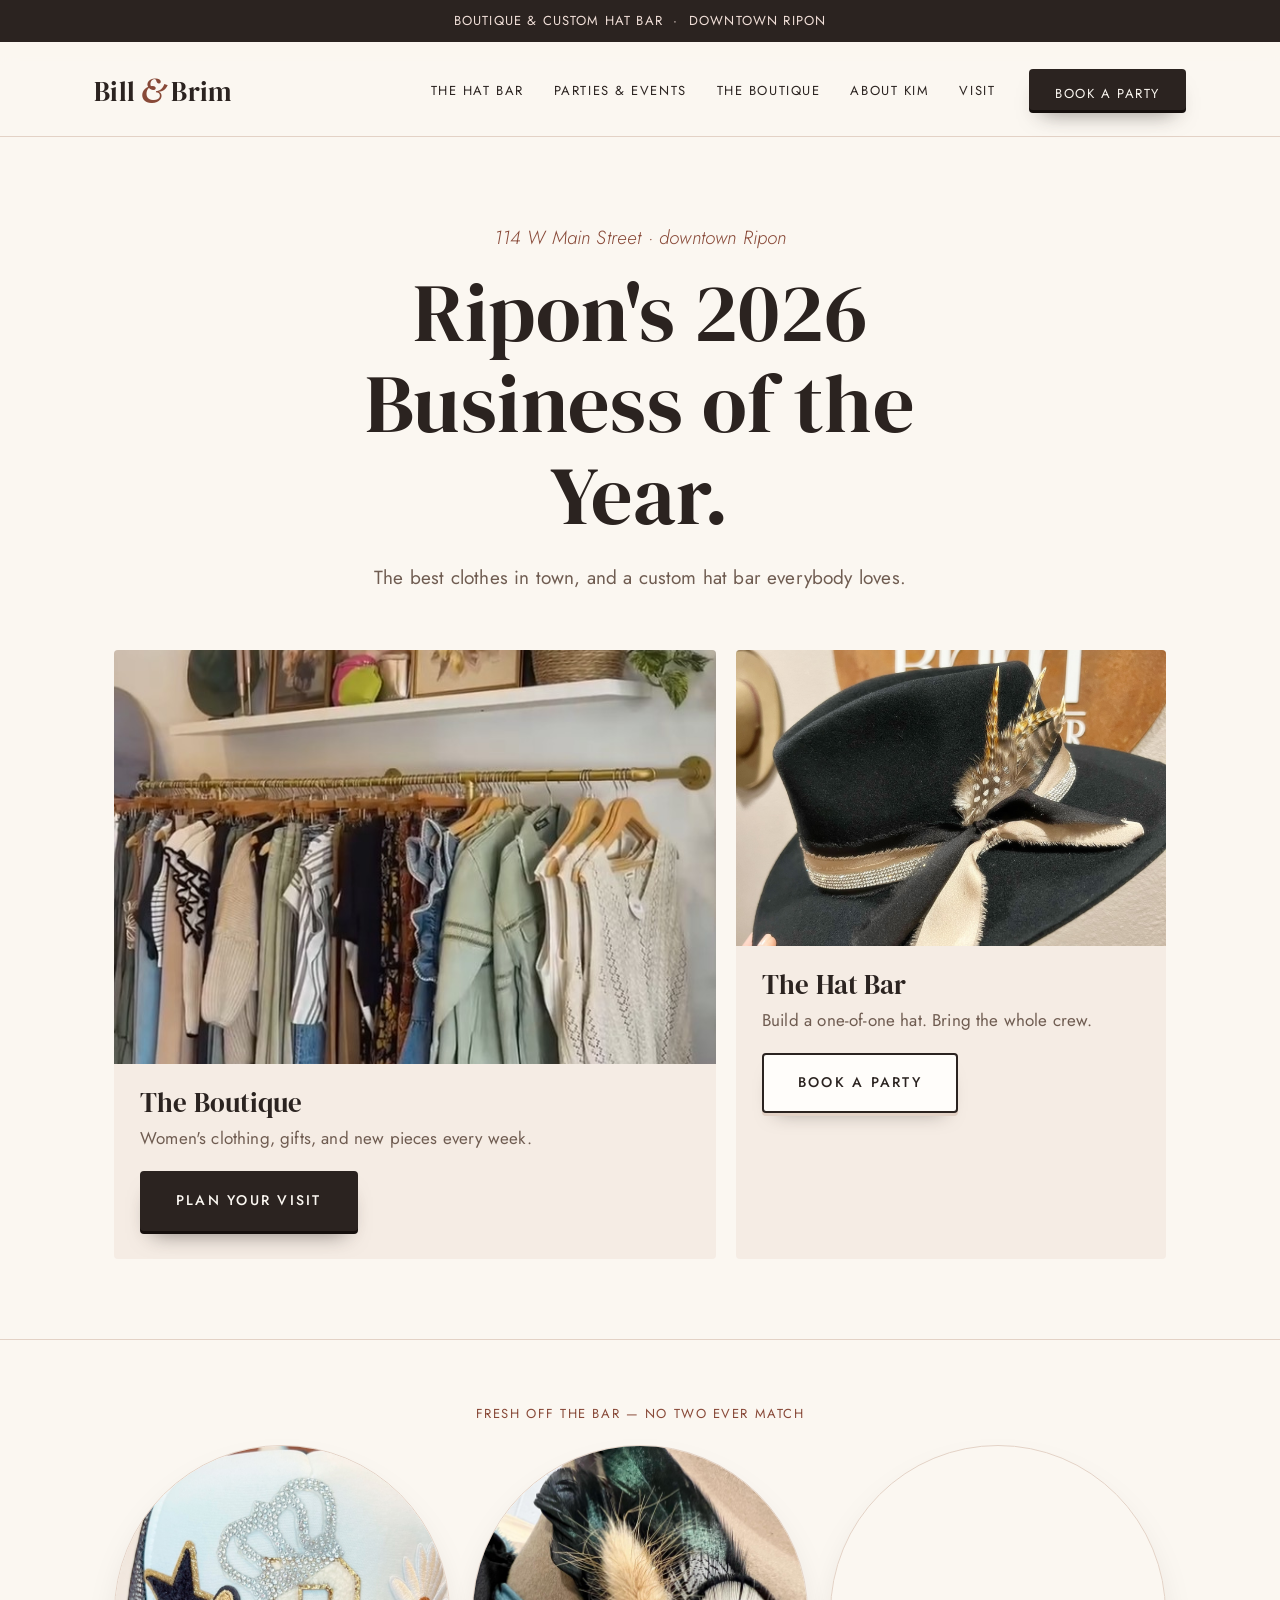
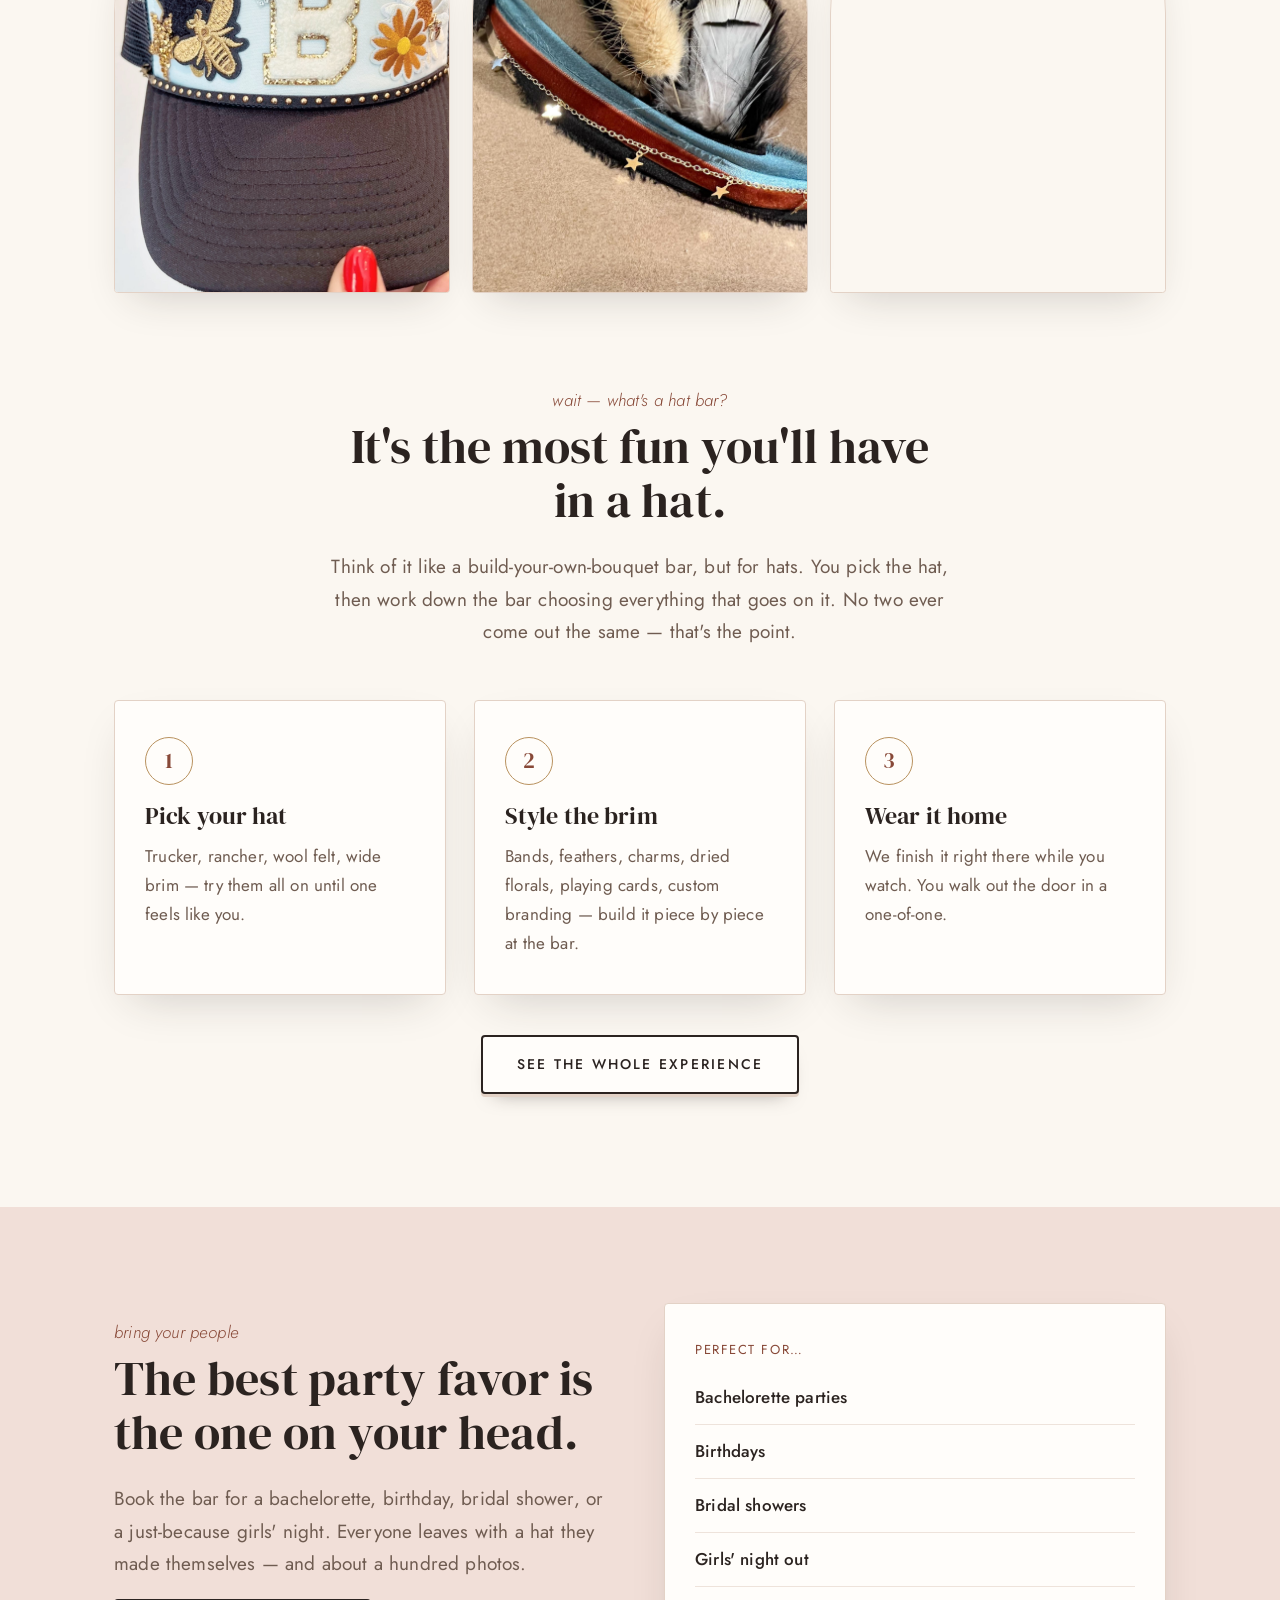
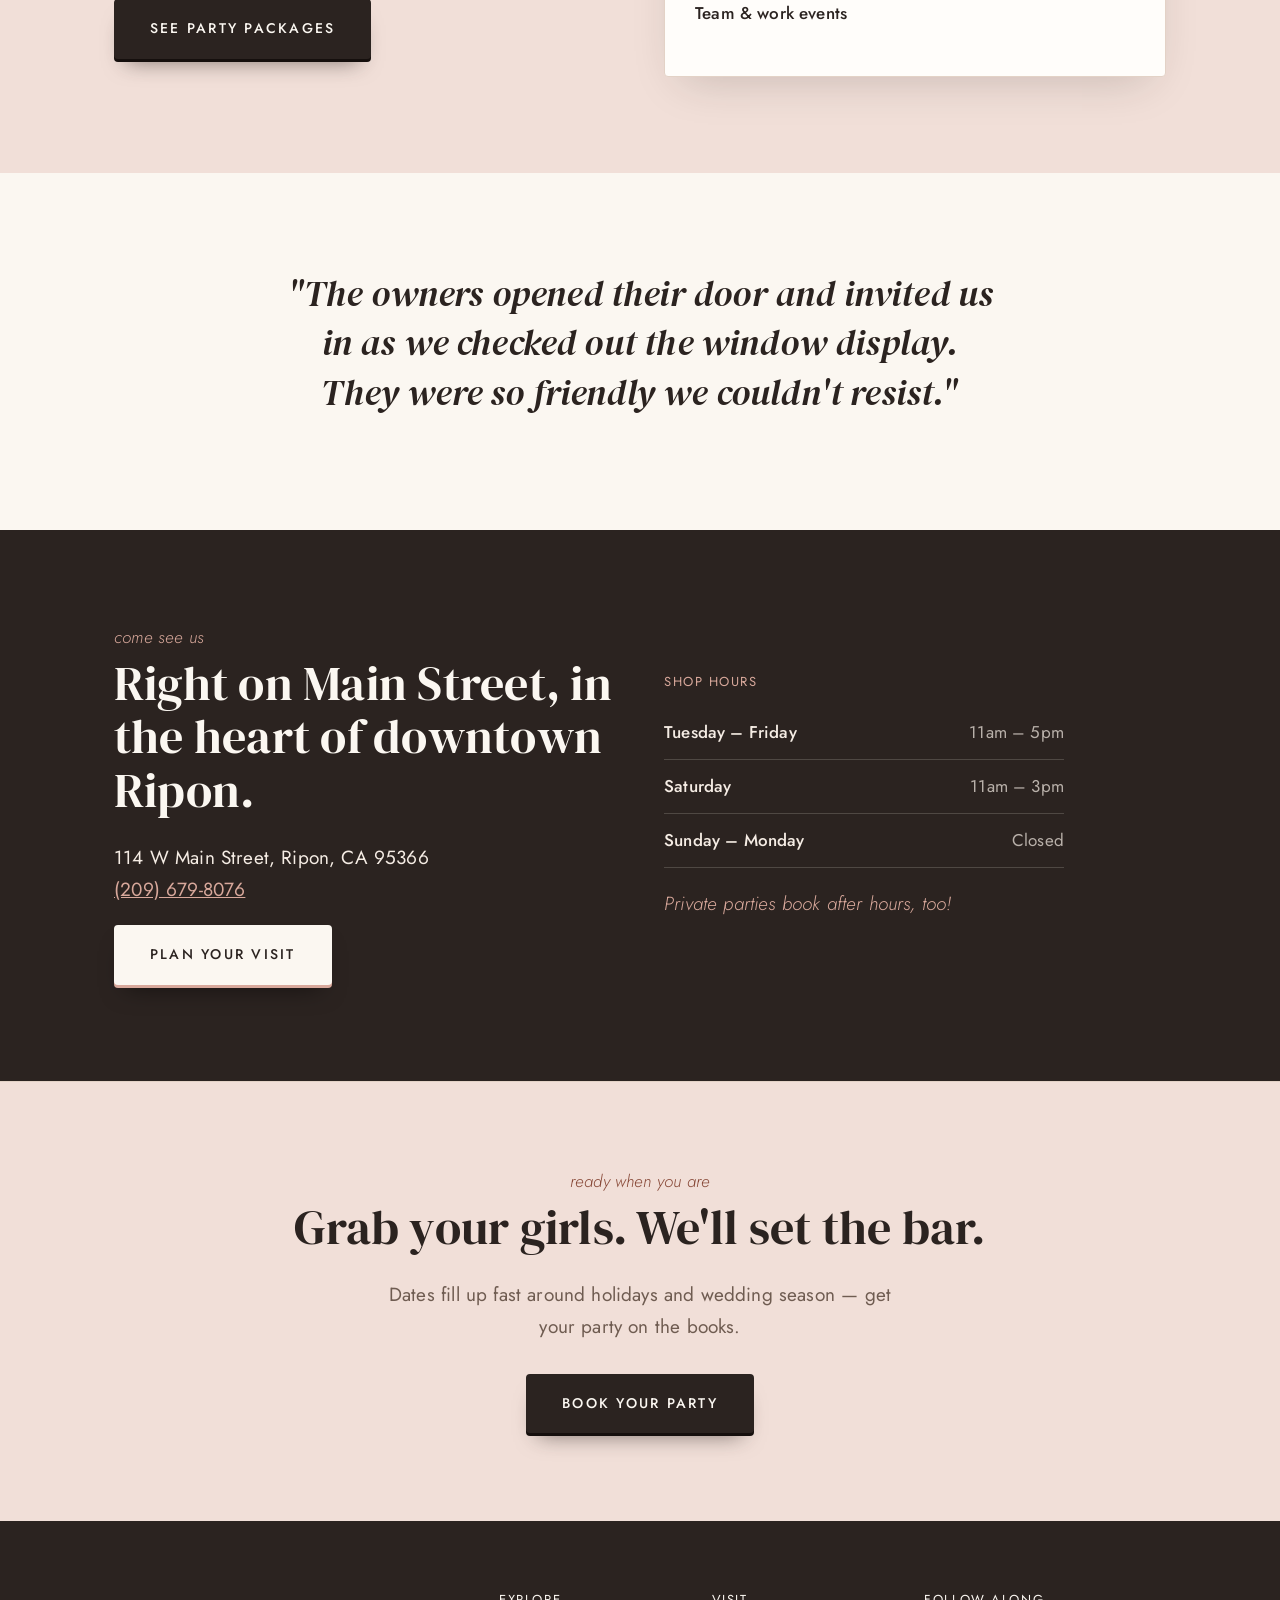
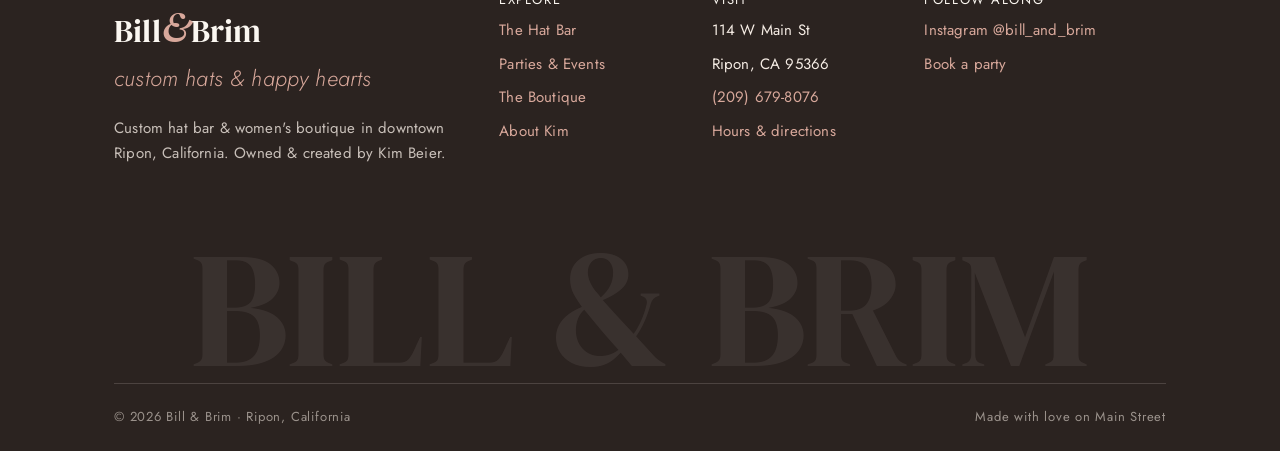
==== commit 50e15d0d: "Homepage hero leads with Business of the Year; cut two-shops section; flip top bar Co-Authored-By: C" ====
--- a/index.html
+++ b/index.html
@@ -29,17 +29,8 @@
 <script>document.documentElement.className += ' js';</script>
 <style>
   /* homepage-only styles */
-  .hero {
-    position: relative;
-    overflow: hidden;
-    padding: 96px 0 110px;
-    background:
-      radial-gradient(ellipse 70% 60% at 85% 15%, color-mix(in srgb, var(--rose) 30%, transparent), transparent),
-      radial-gradient(ellipse 50% 45% at 10% 90%, color-mix(in srgb, var(--sand) 45%, transparent), transparent),
-      var(--rose-soft);
-    border-bottom: 1px solid var(--sand);
-  }
-  .hero__inner { display: grid; grid-template-columns: 1fr .95fr; gap: 64px; align-items: center; }
+  .hero { padding: 88px 0 80px; border-bottom: 1px solid var(--sand); }
+  .hero__head { text-align: center; }
   .hero__kicker {
     font-family: var(--font-body);
     font-style: italic;
@@ -47,92 +38,39 @@
     font-size: var(--t-md);
     line-height: 1.35;
     color: var(--terracotta);
-    display: inline-block;
-    margin-bottom: 10px;
-  }
-  .hero h1 { font-size: clamp(46px, 6.5vw, 84px); margin-bottom: 22px; }
-  .hero h1 .swash { color: var(--terracotta); }
-  .hero p.lede { font-size: var(--t-md); color: var(--ink-soft); max-width: 500px; margin-bottom: 34px; }
-  .hero__actions { display: flex; gap: 16px; flex-wrap: wrap; }
-  .hero__art { position: relative; padding: 0 0 140px 0; }
-  .hero__art .arch { aspect-ratio: 4 / 3; border-radius: 70px 70px var(--radius) var(--radius); }
-  .hero__polaroid {
-    position: absolute;
-    bottom: 0;
-    left: -44px;
-    width: 38%;
-    background: #FFFDFA;
-    border: 1px solid var(--sand);
-    padding: 10px 10px 14px;
-    box-shadow: var(--shadow);
-    transform: rotate(-4deg);
-  }
-  .hero__polaroid img { width: 100%; aspect-ratio: 1; object-fit: cover; }
-
-  /* hero entrance — the words settle first, then the sign, then the polaroid
-     lands on top of it. Runs on load, once, and never again. */
+    display: block;
+    margin-bottom: 16px;
+  }
+  .hero h1 { font-size: clamp(40px, 6.4vw, 88px); max-width: 14ch; margin: 0 auto 20px; }
+  .hero p.lede { font-size: var(--t-md); color: var(--ink-soft); max-width: 560px; margin: 0 auto; }
+  .hero__doors { display: grid; grid-template-columns: 1.4fr 1fr; gap: 20px; margin-top: 56px; }
+  .hero__door { background: var(--oat); border-radius: var(--radius); overflow: hidden; }
+  .hero__door img { width: 100%; aspect-ratio: 16 / 11; object-fit: cover; }
+  .hero__door div { padding: 24px 26px 28px; }
+  .hero__door h2 { font-size: var(--t-2xl); margin-bottom: 6px; }
+  .hero__door p { margin: 0 0 18px; color: var(--ink-soft); }
+
+  /* hero entrance — the words settle first, then the two doors. Runs once. */
   @media (prefers-reduced-motion: no-preference) {
     .js .hero__kicker,
     .js .hero h1,
     .js .hero p.lede,
-    .js .hero__actions,
-    .js .tally,
-    .js .hero__art .arch { animation: hero-rise .6s var(--ease) both; }
-    .js .hero__kicker  { animation-delay: .05s; }
-    .js .hero h1       { animation-delay: .13s; }
-    .js .hero p.lede   { animation-delay: .23s; }
-    .js .hero__actions { animation-delay: .31s; }
-    .js .tally         { animation-delay: .39s; }
-    .js .hero__art .arch { animation-delay: .30s; animation-duration: .7s; }
-    .js .hero__polaroid {
-      animation: hero-polaroid .7s var(--ease) both;
-      animation-delay: .48s;
-    }
+    .js .hero__door { animation: hero-rise .6s var(--ease) both; }
+    .js .hero__kicker { animation-delay: .05s; }
+    .js .hero h1      { animation-delay: .13s; }
+    .js .hero p.lede  { animation-delay: .23s; }
+    .js .hero__door   { animation-delay: .33s; }
+    .js .hero__door + .hero__door { animation-delay: .41s; }
   }
   @keyframes hero-rise {
     from { opacity: 0; transform: translateY(18px); }
   }
-  @keyframes hero-polaroid {
-    from { opacity: 0; transform: translateY(20px) rotate(-9deg); }
-    to   { opacity: 1; transform: translateY(0) rotate(-4deg); }
-  }
-  .tally { display: flex; gap: 48px; flex-wrap: wrap; margin-top: 48px; }
-  .tally strong { font-family: var(--font-display); font-size: var(--t-3xl); display: block; color: var(--terracotta); line-height: 1.1; }
-  .tally .label { margin: 4px 0 0; }
 
   /* three finished hats, straight after the hero — the product, up front */
   .hat-strip { padding: 64px 0 0; }
   .hat-strip .label { text-align: center; }
   .hat-strip__row { display: grid; grid-template-columns: repeat(3, 1fr); gap: 22px; margin-top: 20px; }
   .hat-strip .arch { aspect-ratio: 3 / 4; }
-
-  .split { display: grid; grid-template-columns: 1fr 1fr; gap: 32px; }
-  .split .card { padding: 0 0 38px; overflow: hidden; }
-  .split .card .card__photo { aspect-ratio: 4 / 3; overflow: hidden; margin-bottom: 30px; border-bottom: 1px solid var(--sand); }
-  .split .card .card__photo img { width: 100%; height: 100%; object-fit: cover; transition: transform .5s var(--ease); }
-  /* these two cards are the homepage's main fork in the road, so they get a
-     bit more presence on hover than an ordinary card: the photo pushes in and
-     the button steps forward. */
-  @media (hover: hover) {
-    .split .card:hover { transform: translateY(-6px); }
-    .split .card:hover .card__photo img { transform: scale(1.045); }
-    .split .card .btn { transition: background .2s var(--ease), color .2s var(--ease), border-color .2s var(--ease), transform .25s var(--ease), box-shadow .25s var(--ease); }
-    .split .card:hover .btn { transform: translateY(-3px); box-shadow: 0 12px 22px -12px rgba(43, 35, 32, .5); }
-  }
-  @media (prefers-reduced-motion: reduce) {
-    .split .card .card__photo img,
-    .split .card .btn { transition: none; }
-    .split .card:hover { transform: none; }
-    .split .card:hover .card__photo img,
-    .split .card:hover .btn { transform: none; }
-  }
-  .split .card .card__label,
-  .split .card h3, .split .card p, .split .card a { margin-left: 36px; margin-right: 36px; }
-  .split .card .card__label { padding-bottom: 14px; margin-bottom: 16px; border-bottom: 1px solid var(--sand); }
-  .split .card h3 { font-size: clamp(27px, 3vw, 34px); margin-bottom: 12px; }
-  .split .card p { color: var(--ink-soft); max-width: 34ch; margin-bottom: 26px; }
-  .split .card--hats .card__photo img { object-position: center 46%; }
-  .split .card--shop .card__photo img { object-position: center 22%; }
 
   .two-col { display: grid; grid-template-columns: 1fr 1fr; gap: 48px; align-items: center; }
   .two-col p.lede { color: var(--ink-soft); font-size: var(--t-md); }
@@ -143,21 +81,10 @@
   .note-hand { font-style: italic; font-weight: 300; font-size: var(--t-md); color: var(--rose); margin-top: 20px; }
 
   @media (max-width: 820px) {
-    .hero__inner, .split, .two-col { grid-template-columns: 1fr; }
-    .hero__art { order: 0; max-width: 400px; margin: 0 auto; padding-bottom: 84px; }
-    .hero__polaroid { left: -10px; width: 42%; }
-    .hero { padding-bottom: 72px; }
-
-    /* stacked, the art sits above the words — so it should arrive first */
-    @media (prefers-reduced-motion: no-preference) {
-      .js .hero__art .arch { animation-delay: .35s; }
-      .js .hero__polaroid  { animation-delay: .22s; }
-      .js .hero__kicker    { animation-delay: .26s; }
-      .js .hero h1         { animation-delay: .34s; }
-      .js .hero p.lede     { animation-delay: .44s; }
-      .js .hero__actions   { animation-delay: .52s; }
-      .js .tally           { animation-delay: .60s; }
-    }
+    .two-col { grid-template-columns: 1fr; }
+    .hero { padding: 52px 0 56px; }
+    .hero__doors { grid-template-columns: 1fr; margin-top: 36px; }
+    .hero__door .btn { width: 100%; }
   }
   @media (max-width: 640px) {
     .hat-strip__row { grid-template-columns: 1fr; max-width: 320px; margin-inline: auto; gap: 30px; }
@@ -193,7 +120,7 @@
 
 <a class="skip-link" href="#main">Skip to content</a>
 
-<div class="topbar">Custom Hat Bar &amp; Boutique <span aria-hidden="true">&nbsp;·&nbsp;</span> Downtown Ripon</div>
+<div class="topbar">Boutique &amp; Custom Hat Bar <span aria-hidden="true">&nbsp;·&nbsp;</span> Downtown Ripon</div>
 
 <header class="nav">
   <div class="nav__inner">
@@ -214,20 +141,29 @@
 
   <!-- HERO -->
   <section class="hero">
-    <div class="wrap hero__inner">
-      <div>
-        <span class="hero__kicker">custom hats &amp; pretty things</span>
-        <h1>Make a hat that's <span class="swash">all yours.</span></h1>
-        <p class="lede">Create a hat that feels like you at our custom hat bar and boutique in downtown Ripon. Pick your hat, choose your trims, and wear it home.</p>
-        <div class="hero__actions">
-          <a class="btn btn--solid" href="parties.html#book">Book a Party</a>
-          <a class="btn btn--outline" href="visit.html">Plan Your Visit</a>
-        </div>
-<p class="hero__location">114 W Main Street, Ripon <span aria-hidden="true">·</span> <a href="hat-bar.html">See how the hat bar works</a></p>
-      </div>
-      <div class="hero__art">
-        <div class="arch"><img src="assets/img/brand-sign.jpg" width="740" height="552" fetchpriority="high" decoding="async" alt="The Bill &amp; Brim shop sign — cream metal letters mounted on weathered rust-brown steel"></div>
-        <div class="hero__polaroid"><img src="assets/img/patch-floral.jpg" width="1440" height="1800" decoding="async" alt="Close-up of a trucker hat trimmed with daisy and floral patches"></div>
+    <div class="wrap">
+      <div class="hero__head">
+        <span class="hero__kicker">114 W Main Street · downtown Ripon</span>
+        <h1>Ripon's 2026 Business of the Year.</h1>
+        <p class="lede">The best clothes in town, and a custom hat bar everybody loves.</p>
+      </div>
+      <div class="hero__doors">
+        <article class="hero__door">
+          <img src="assets/img/rack-greens.jpg" width="642" height="897" fetchpriority="high" decoding="async" alt="A rack of sage, cream, and denim pieces under a shelf of framed prints in the boutique">
+          <div>
+            <h2>The Boutique</h2>
+            <p>Women's clothing, gifts, and new pieces every week.</p>
+            <a class="btn btn--solid" href="visit.html">Plan Your Visit</a>
+          </div>
+        </article>
+        <article class="hero__door">
+          <img src="assets/img/hat-black-felt.jpg" width="1440" height="1800" decoding="async" alt="Black felt hat finished at the bar with a cream ribbon, rhinestone band, and speckled feathers">
+          <div>
+            <h2>The Hat Bar</h2>
+            <p>Build a one-of-one hat. Bring the whole crew.</p>
+            <a class="btn btn--outline" href="parties.html#book">Book a Party</a>
+          </div>
+        </article>
       </div>
     </div>
   </section>
@@ -270,32 +206,6 @@
         </div>
       </div>
       <p style="text-align:center; margin-top:40px;" class="reveal"><a class="btn btn--outline" href="hat-bar.html">See the whole experience</a></p>
-    </div>
-  </section>
-
-  <!-- TWO SIDES -->
-  <section class="section section--tint">
-    <div class="wrap">
-      <div class="section-head" data-stagger>
-        <span class="eyebrow">two shops, one door</span>
-        <h2>The hat bar. The boutique. Come for one, stay for both.</h2>
-      </div>
-      <div class="split">
-        <div class="card card--hats reveal">
-          <div class="card__photo"><img src="assets/img/hat-pearl-fedora.jpg" width="737" height="587" loading="lazy" decoding="async" alt="A camel wool fedora finished at the hat bar with a ribbon band, pearl chain, and gold charms"></div>
-          <span class="label card__label">made at the bar</span>
-          <h3>The Hat Bar</h3>
-          <p>Custom hats made with you, not just for you. Come on your own or bring the whole crew — birthdays, bachelorettes, girls' nights, team nights.</p>
-          <a class="btn btn--solid btn--small" href="hat-bar.html">Build Your Hat</a>
-        </div>
-        <div class="card card--shop reveal reveal-d1">
-          <div class="card__photo"><img src="assets/img/boutique-sweaters.jpg" width="1000" height="1032" loading="lazy" decoding="async" alt="A customer holding up knit sweaters inside the Bill &amp; Brim boutique"></div>
-          <span class="label card__label">new every week</span>
-          <h3>The Boutique</h3>
-          <p>Women's clothing, gifts, and the kind of finds that make you say "okay, one more thing." New pieces land all season long.</p>
-          <a class="btn btn--solid btn--small" href="boutique.html">Peek Inside</a>
-        </div>
-      </div>
     </div>
   </section>
 
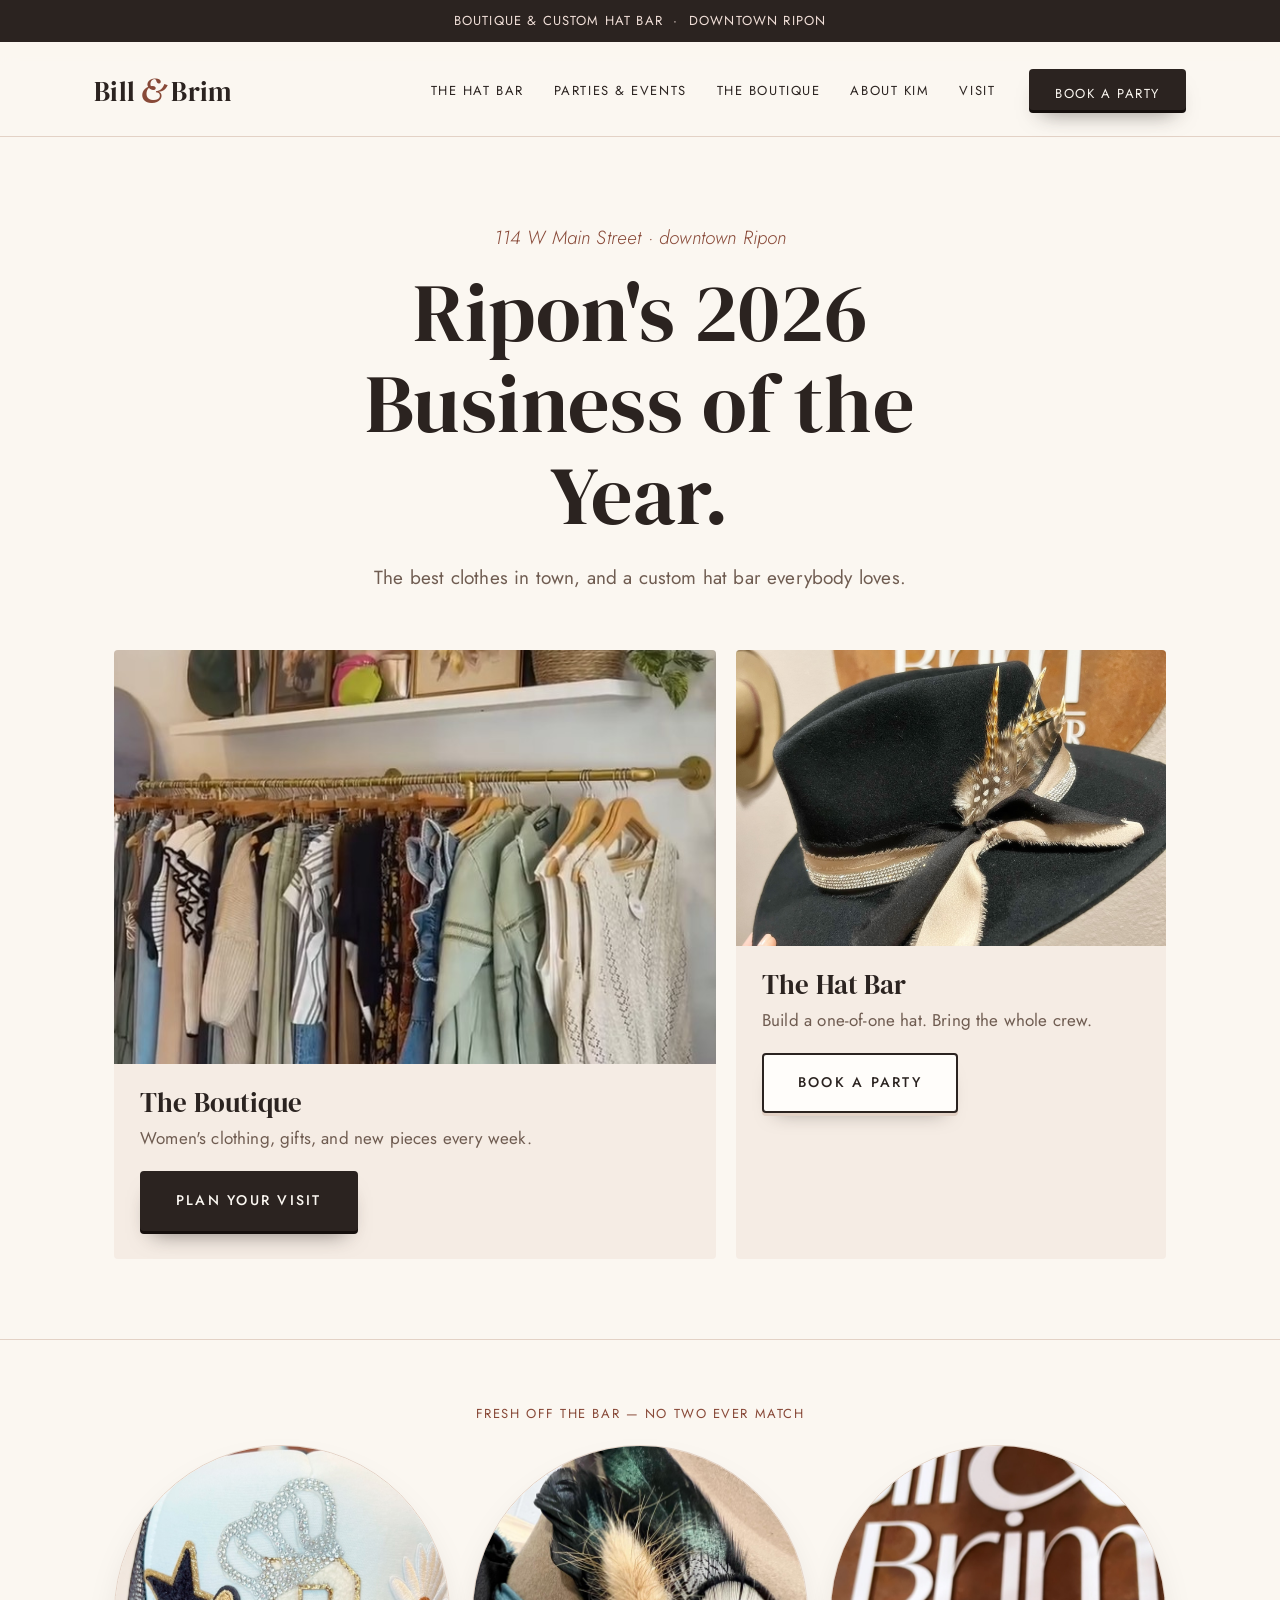
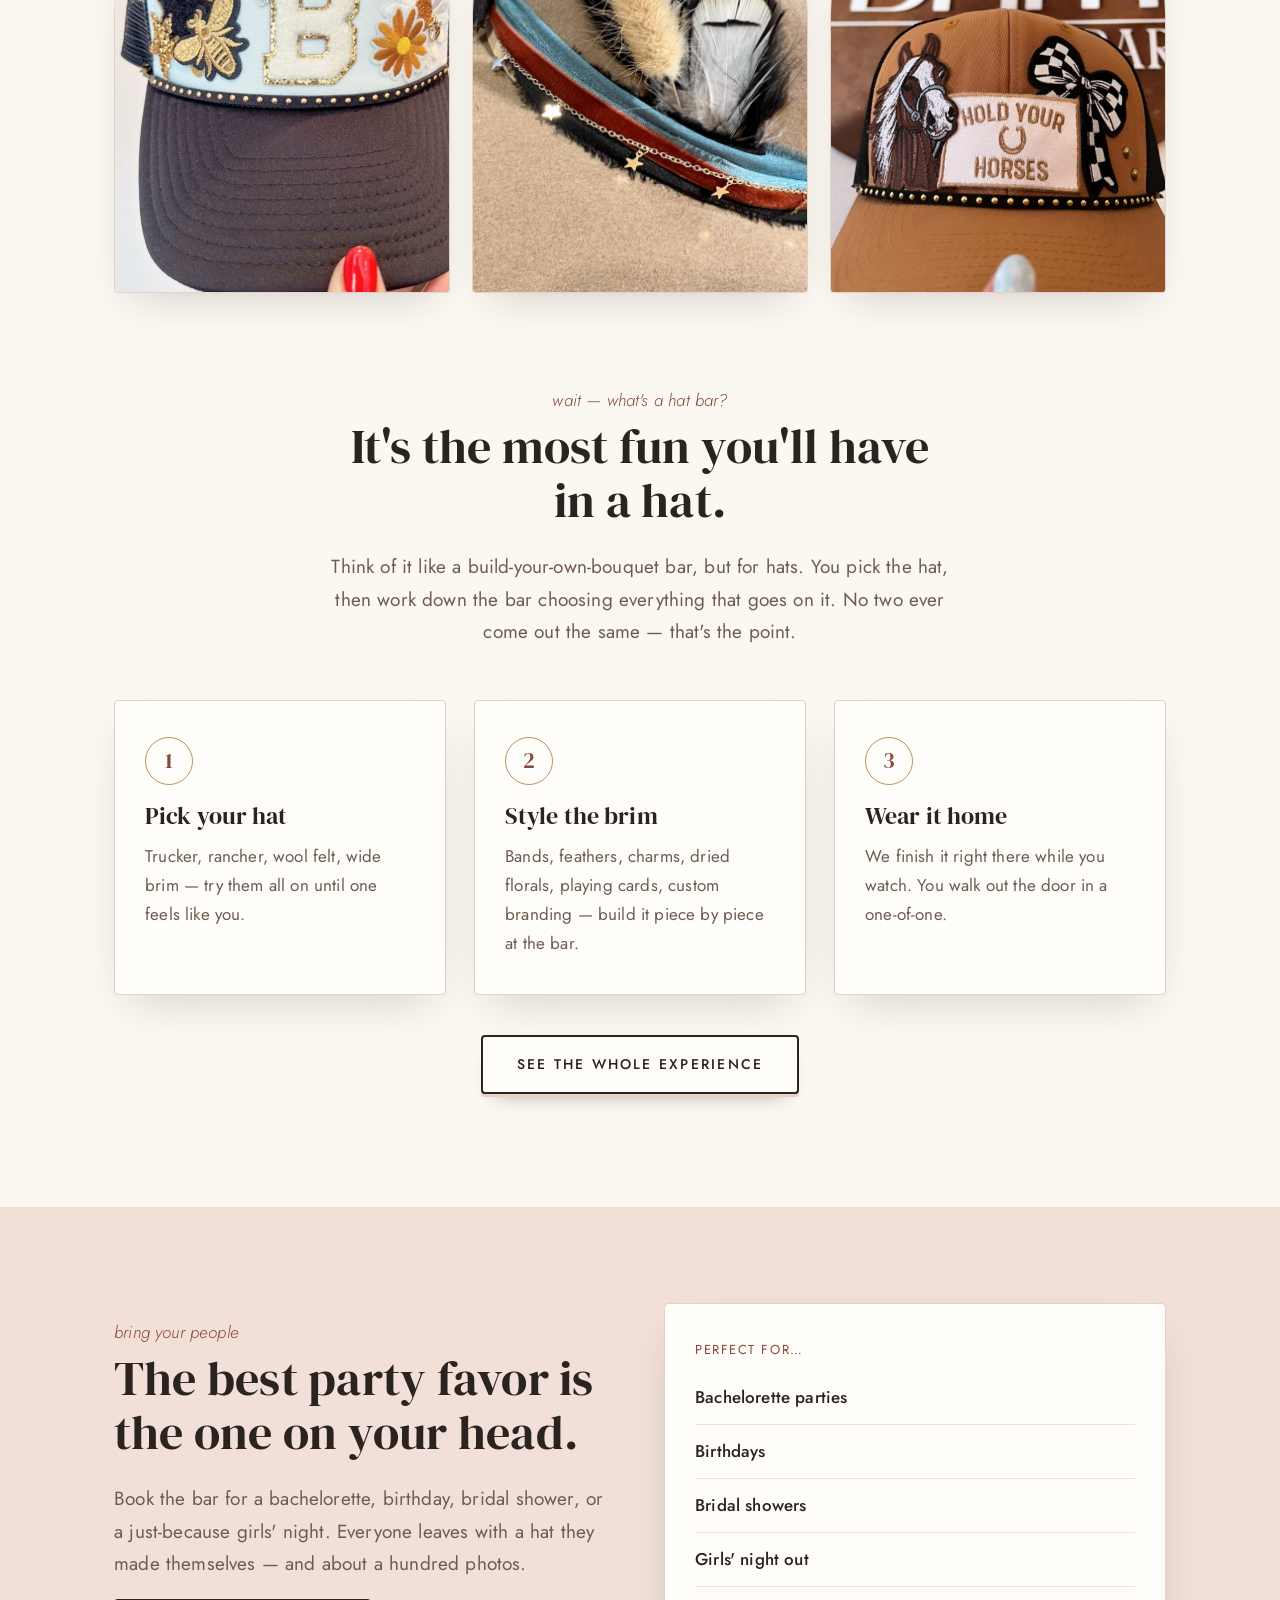
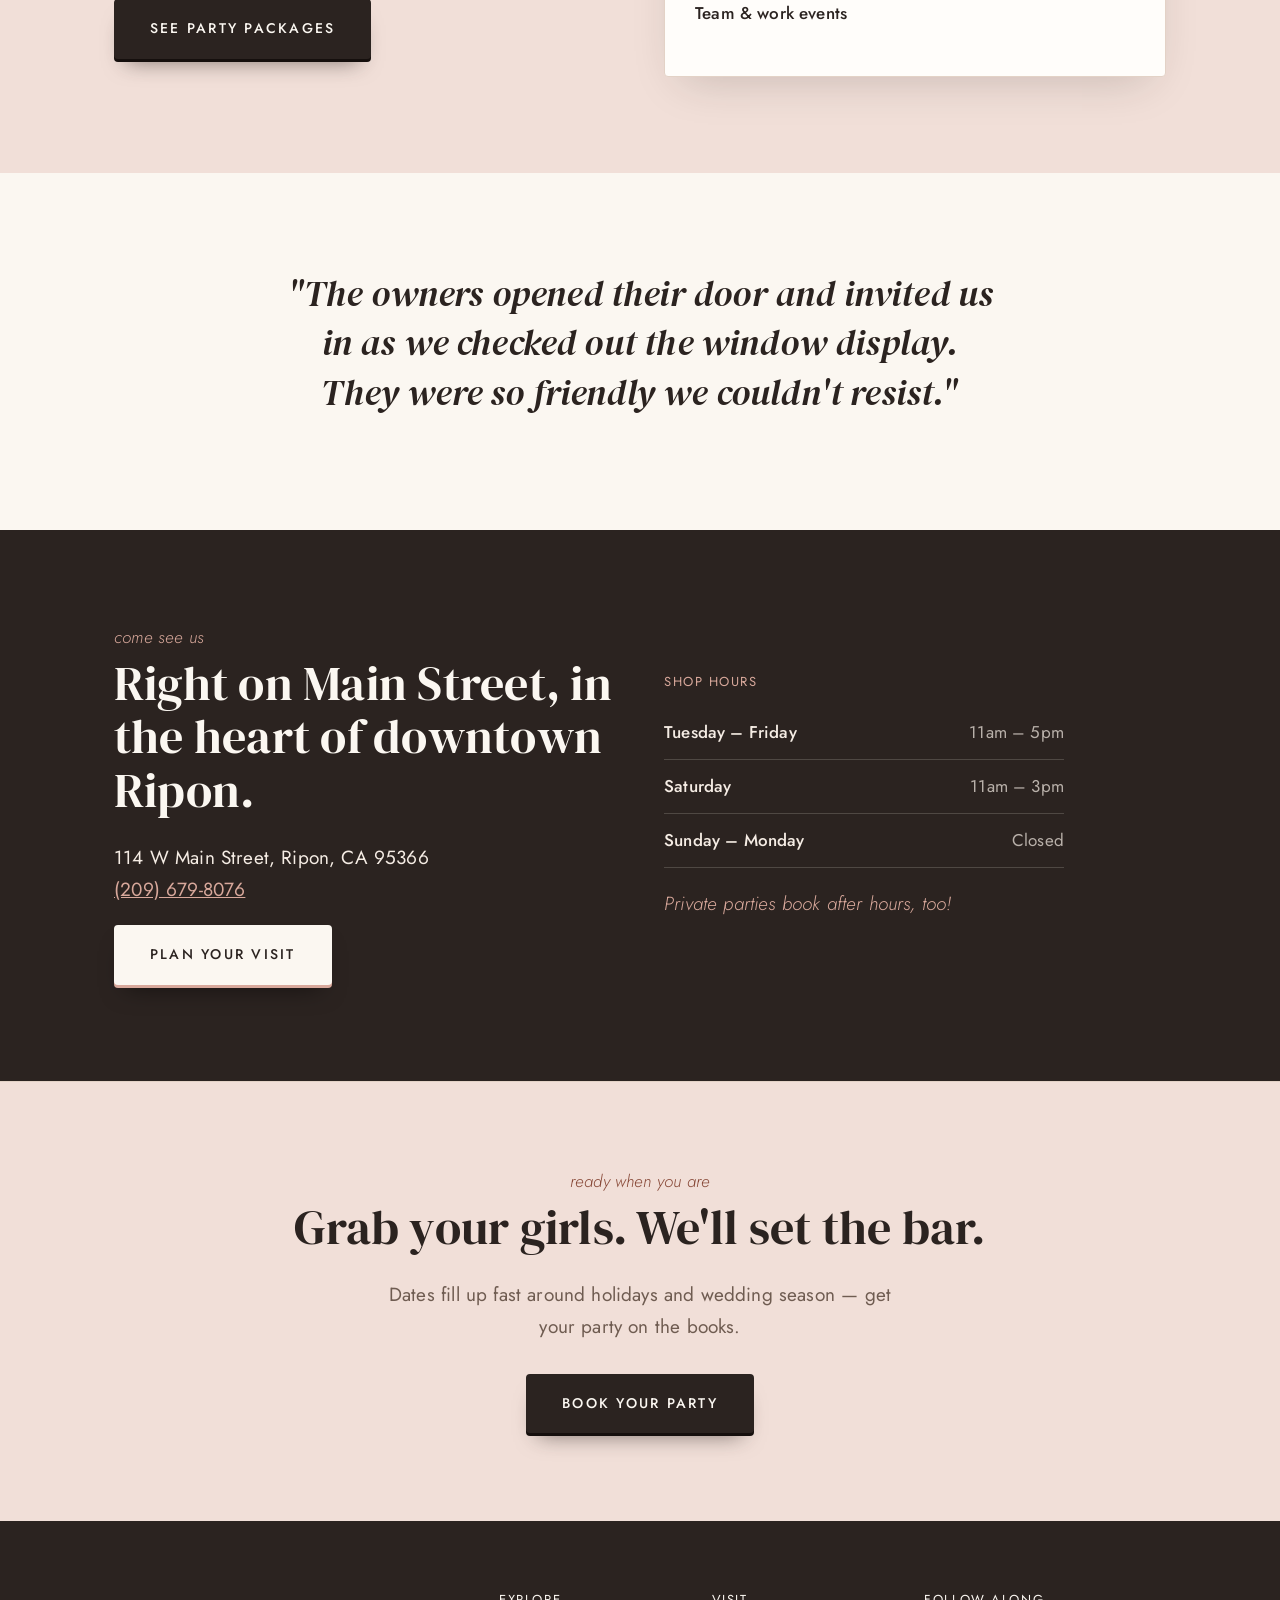
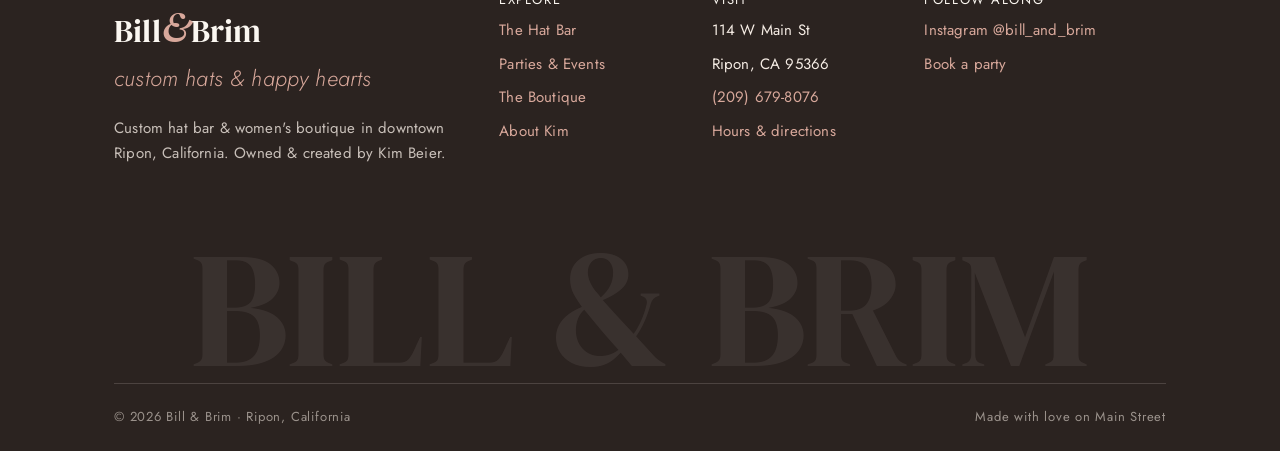
==== commit 7f5fa14a: "Point share tags at the live vercel.app address Co-Authored-By: Claude Opus 5.5 <noreply@anthropic.c" ====
--- a/index.html
+++ b/index.html
@@ -5,7 +5,7 @@
 <meta name="viewport" content="width=device-width, initial-scale=1.0">
 <title>Bill &amp; Brim | Custom Hat Bar &amp; Boutique — Ripon, CA</title>
 <meta name="description" content="Bill & Brim is downtown Ripon's custom hat bar and women's boutique. Design your own hat, shop the boutique, or book a private hat bar party. 114 W Main St, Ripon CA.">
-<link rel="canonical" href="https://billandbrim.com/">
+<link rel="canonical" href="https://bill-and-brim.vercel.app/">
 
 <!-- NOTE: og:image and og:url must be absolute URLs. Update the domain below
      once billandbrim.com (or whatever domain Kim registers) is live. -->
@@ -13,10 +13,10 @@
 <meta property="og:site_name" content="Bill &amp; Brim">
 <meta property="og:title" content="Bill &amp; Brim | Custom Hat Bar &amp; Boutique — Ripon, CA">
 <meta property="og:description" content="Design a one-of-one hat at the bar, shop the boutique, or book a private party. 114 W Main St, downtown Ripon.">
-<meta property="og:image" content="https://billandbrim.com/assets/img/og-cover.jpg">
+<meta property="og:image" content="https://bill-and-brim.vercel.app/assets/img/og-cover.jpg">
 <meta property="og:image:width" content="1200">
 <meta property="og:image:height" content="630">
-<meta property="og:url" content="https://billandbrim.com/">
+<meta property="og:url" content="https://bill-and-brim.vercel.app/">
 <meta name="twitter:card" content="summary_large_image">
 
 <meta name="theme-color" content="#2B2320">
@@ -96,8 +96,8 @@
   "@type": "ClothingStore",
   "name": "Bill & Brim",
   "description": "Custom hat bar and women's boutique in downtown Ripon, California.",
-  "image": "https://billandbrim.com/assets/img/og-cover.jpg",
-  "url": "https://billandbrim.com/",
+  "image": "https://bill-and-brim.vercel.app/assets/img/og-cover.jpg",
+  "url": "https://bill-and-brim.vercel.app/",
   "telephone": "+1-209-679-8076",
   "priceRange": "$$",
   "address": {
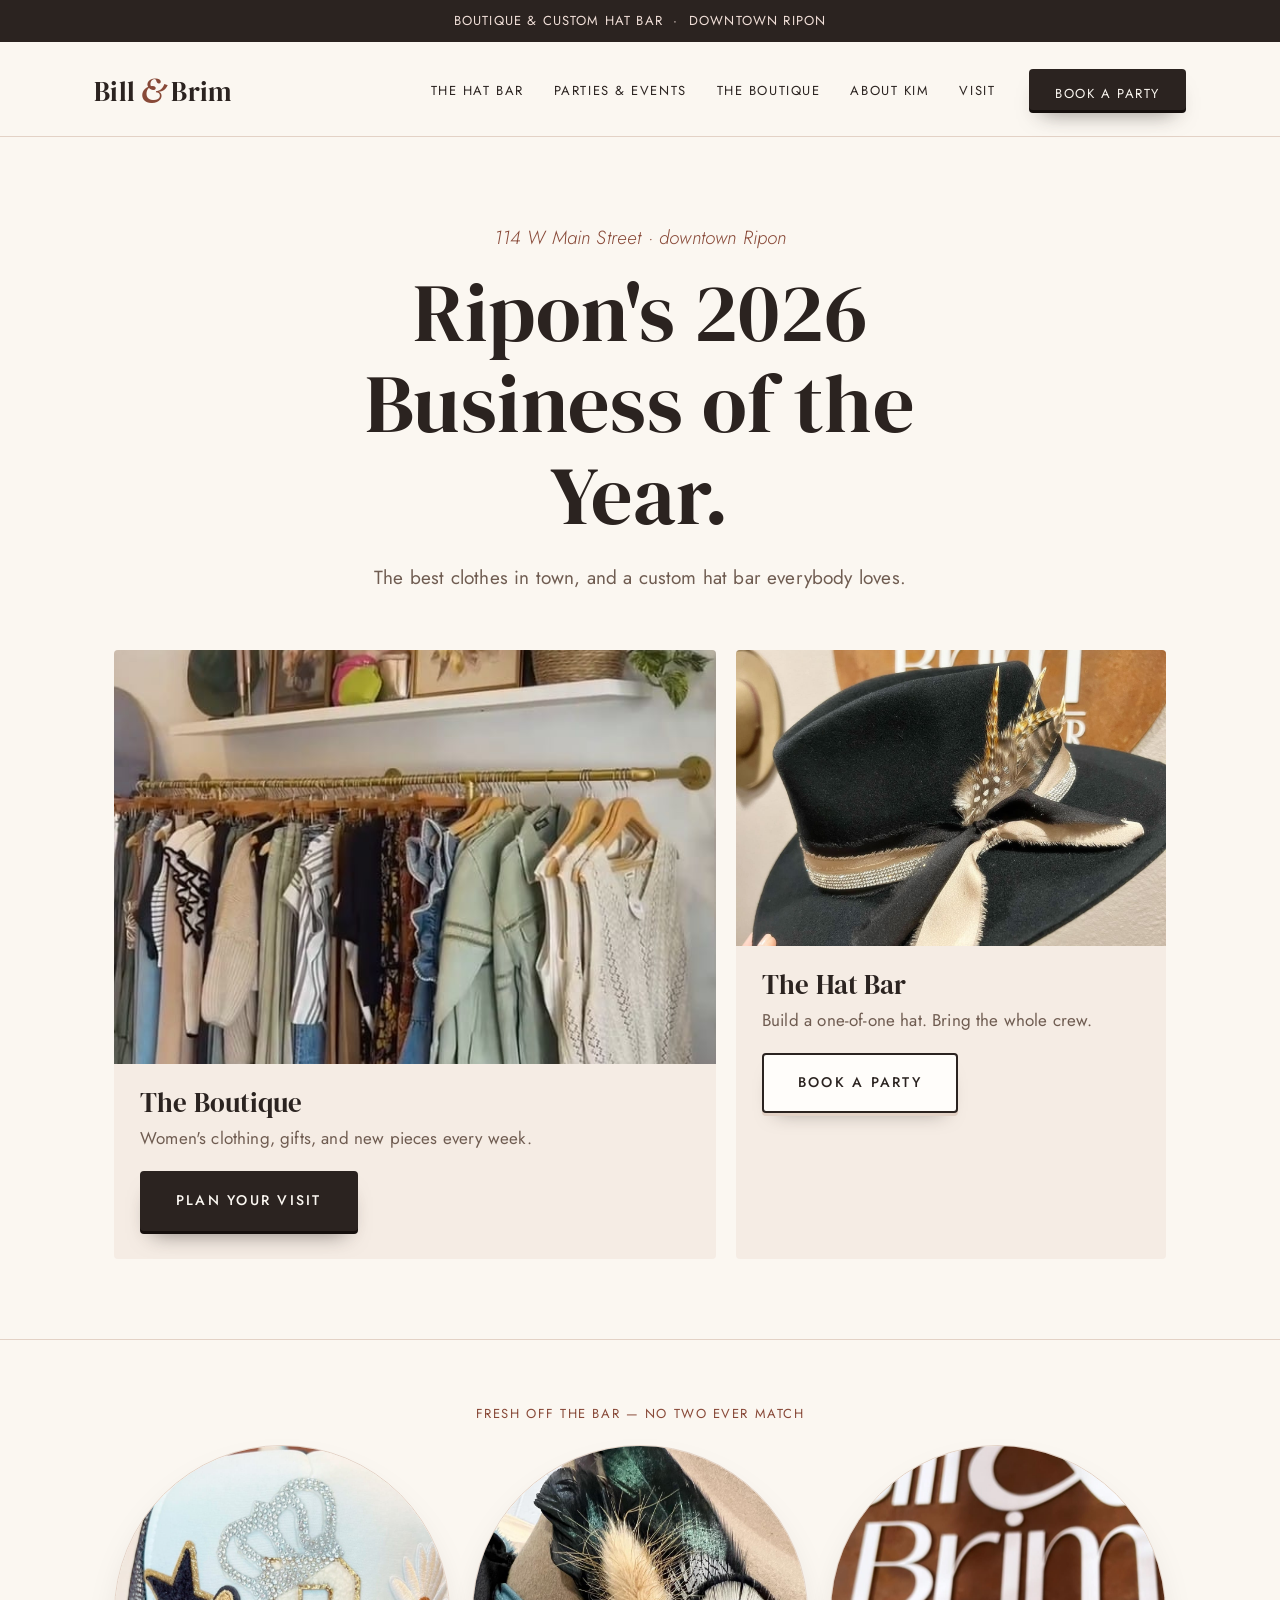
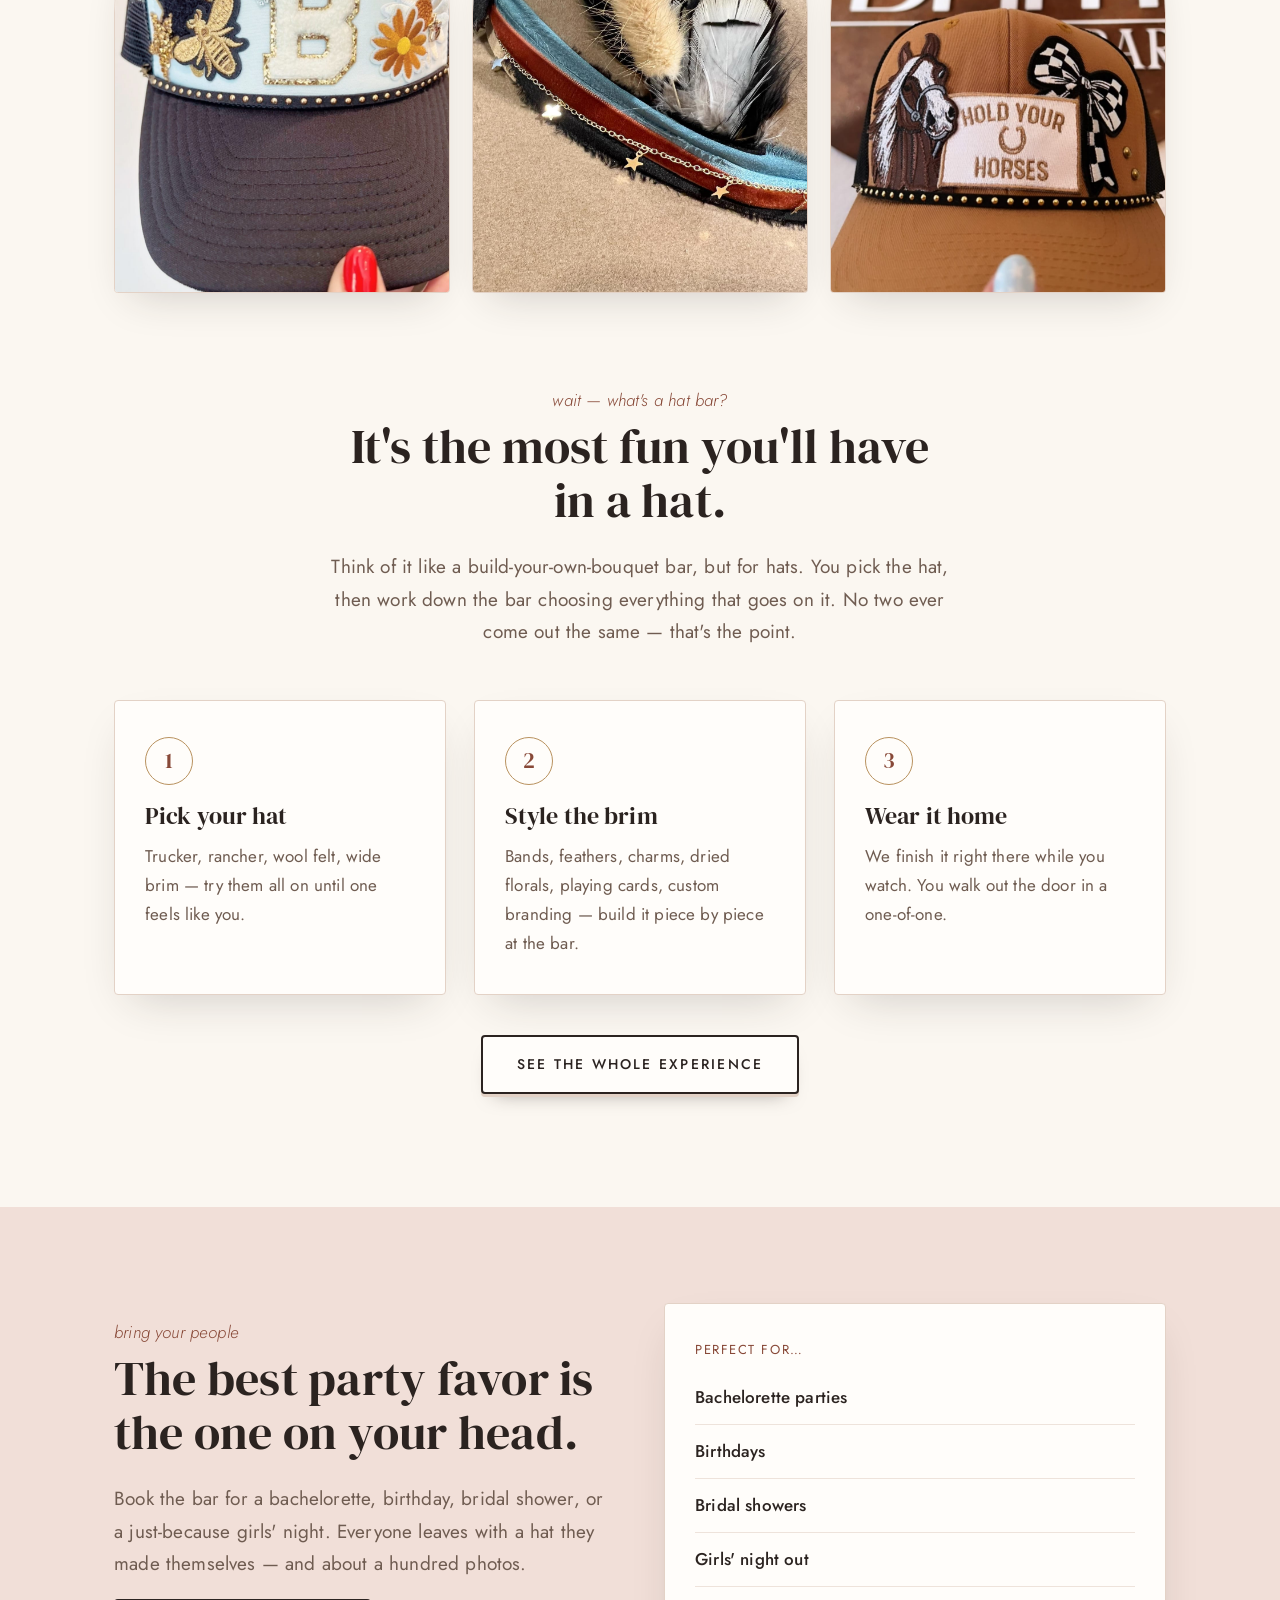
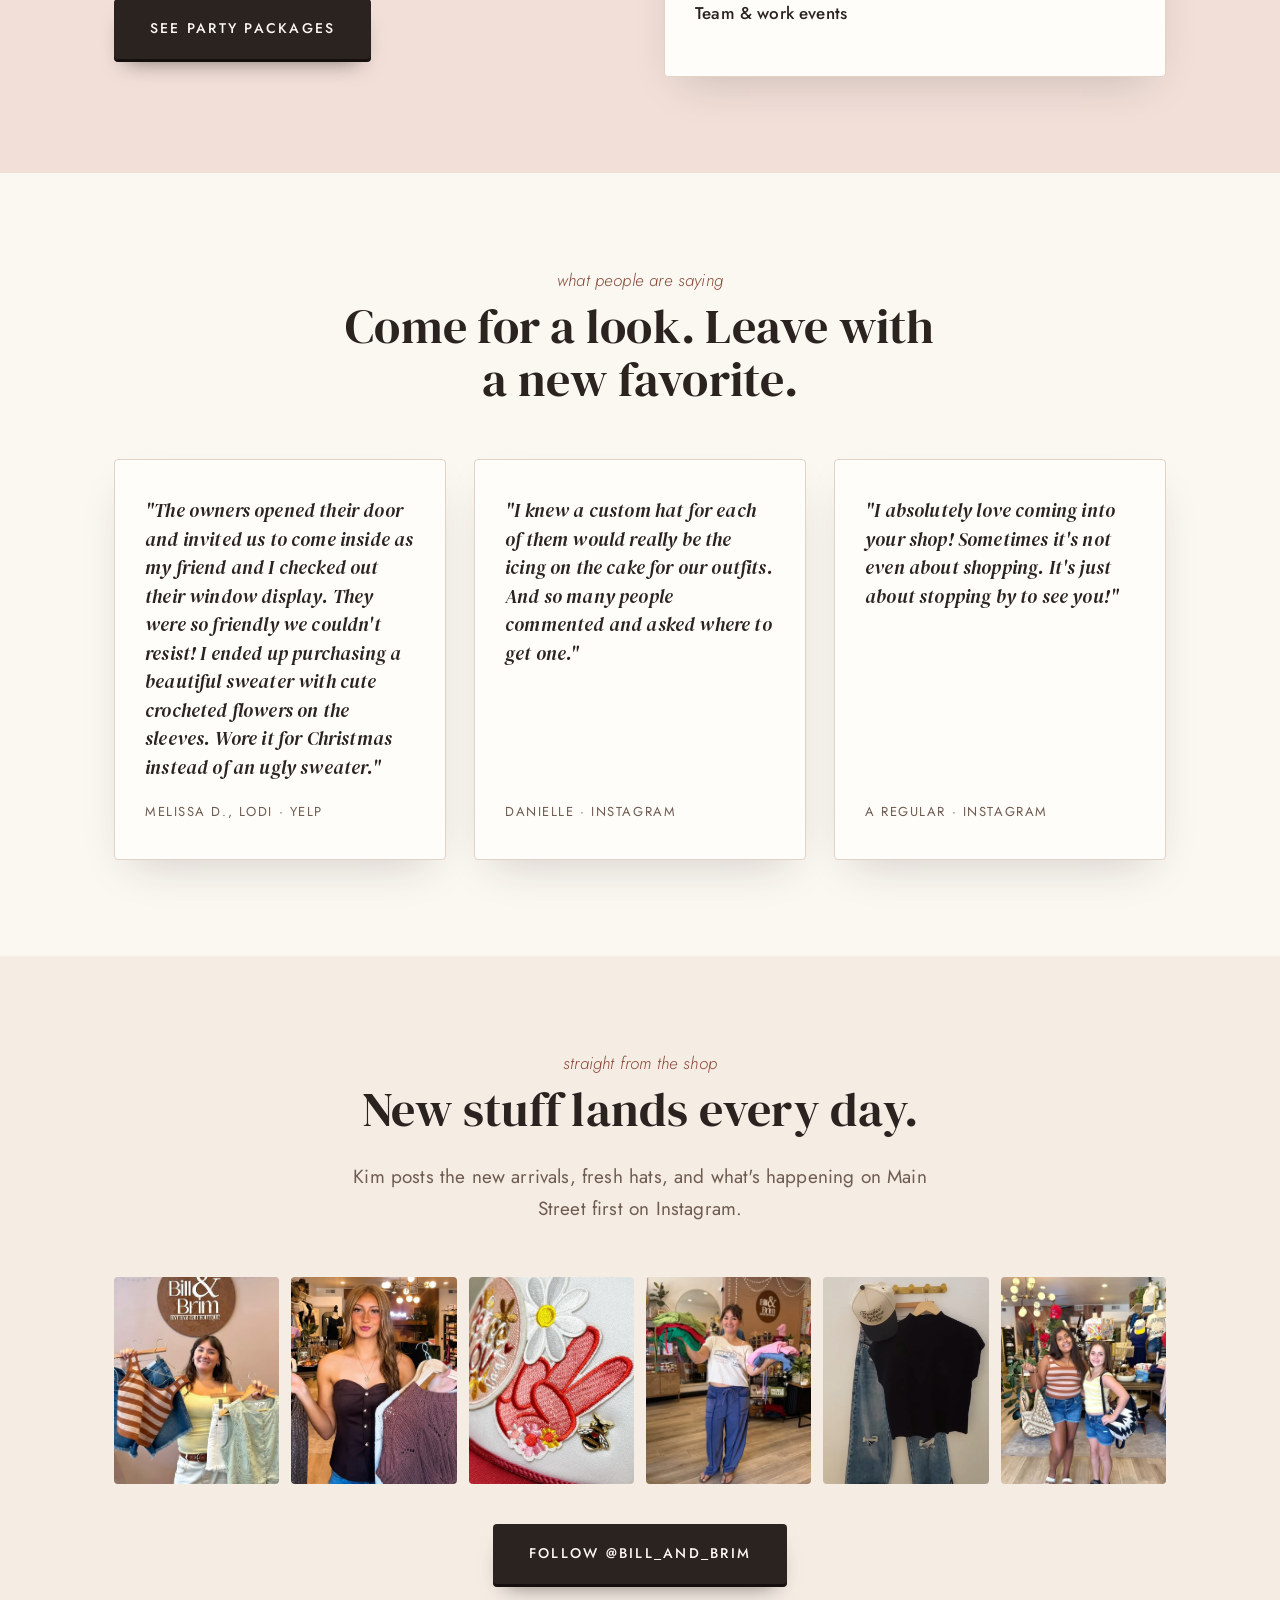
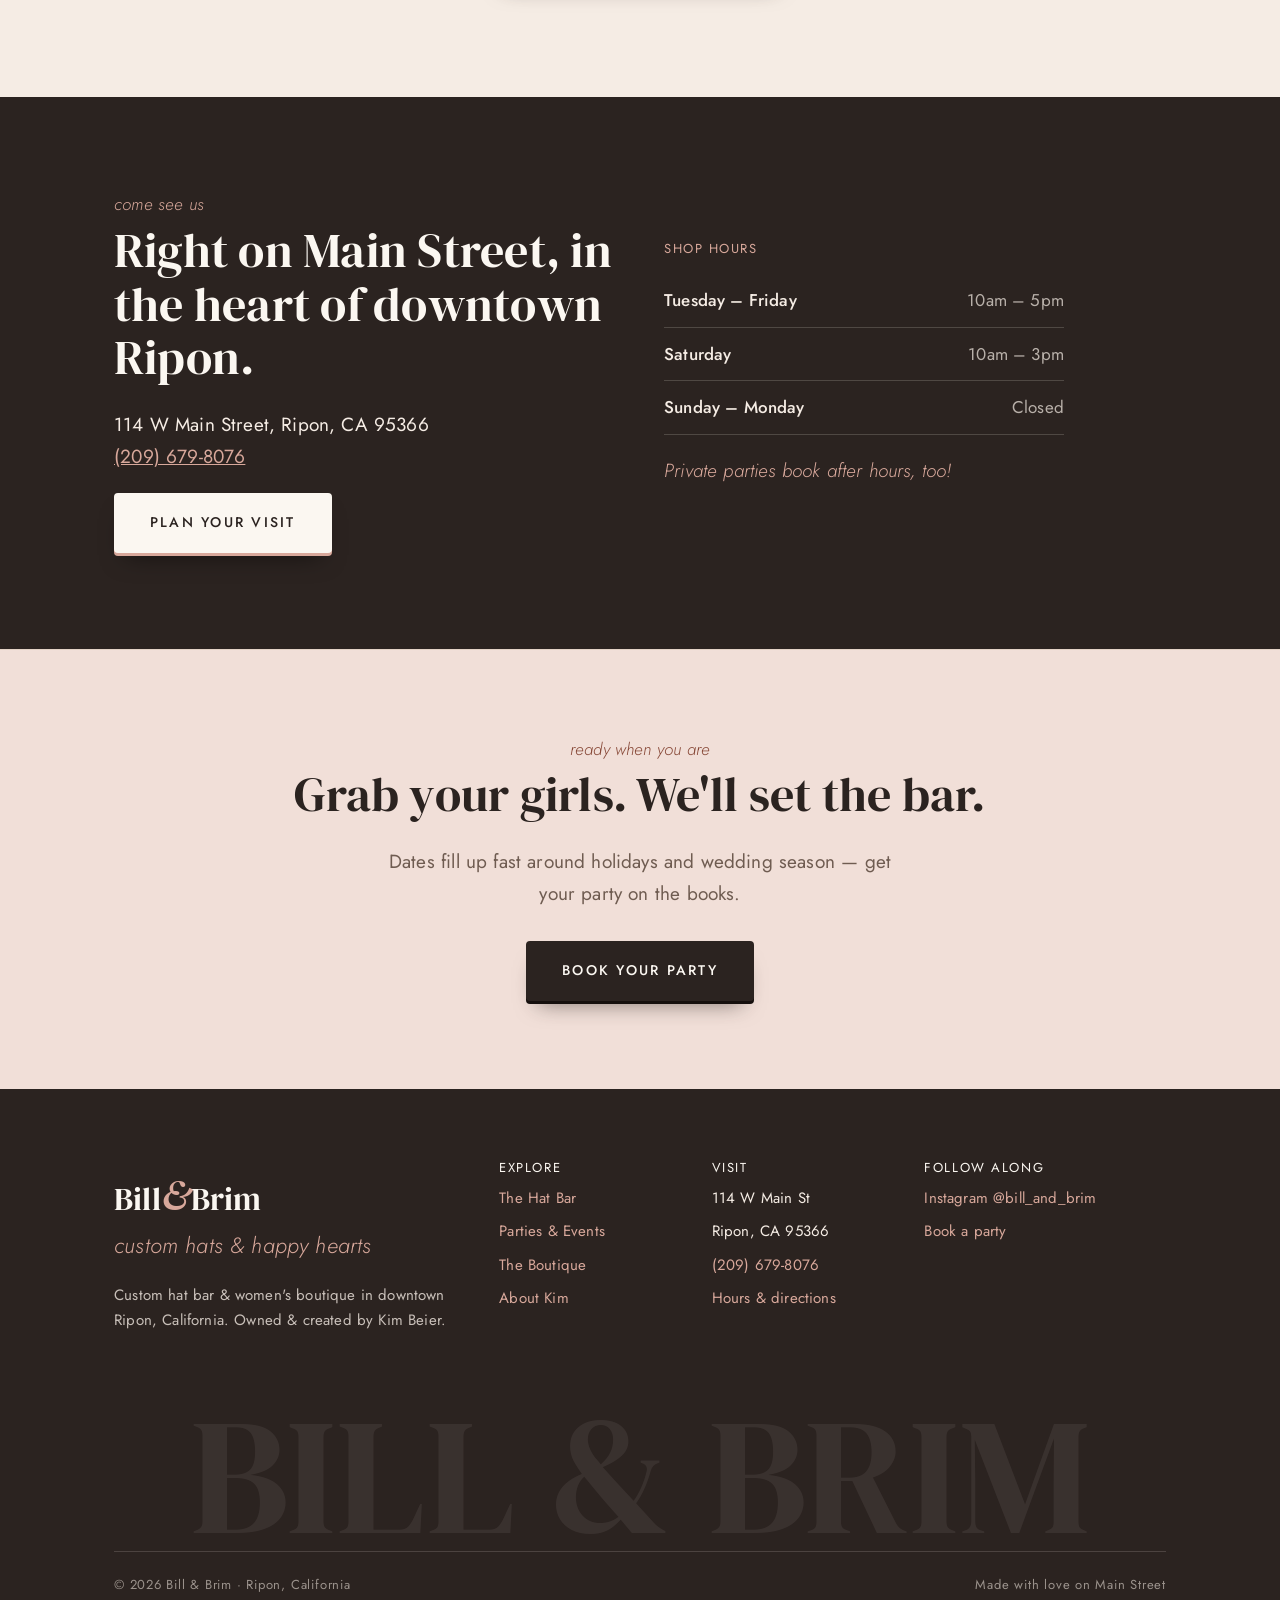
==== commit 9d0f03c7: "Reviews, Instagram strip, 10am hours, maker and hat bar lines, date picker styling, smaller photos C" ====
--- a/index.html
+++ b/index.html
@@ -110,8 +110,8 @@
   },
   "sameAs": ["https://www.instagram.com/bill_and_brim/"],
   "openingHoursSpecification": [
-    { "@type": "OpeningHoursSpecification", "dayOfWeek": ["Tuesday","Wednesday","Thursday","Friday"], "opens": "11:00", "closes": "17:00" },
-    { "@type": "OpeningHoursSpecification", "dayOfWeek": "Saturday", "opens": "11:00", "closes": "15:00" }
+    { "@type": "OpeningHoursSpecification", "dayOfWeek": ["Tuesday","Wednesday","Thursday","Friday"], "opens": "10:00", "closes": "17:00" },
+    { "@type": "OpeningHoursSpecification", "dayOfWeek": "Saturday", "opens": "10:00", "closes": "15:00" }
   ]
 }
 </script>
@@ -174,7 +174,7 @@
       <span class="label">fresh off the bar — no two ever match</span>
       <div class="hat-strip__row">
         <div class="arch arch--zoom reveal"><img src="assets/img/hat-bee-trucker.jpg" width="1170" height="2076" loading="lazy" decoding="async" alt="White and black trucker hat with a rhinestone crown, chenille B patch, and bee and daisy patches"></div>
-        <div class="arch arch--zoom reveal reveal-d1"><img src="assets/img/hat-tan-feathers.jpg" width="1440" height="1800" loading="lazy" decoding="async" alt="Tan felt hat with teal and rust velvet bands, feathers, and a fine gold star chain"></div>
+        <div class="arch arch--zoom reveal reveal-d1"><img src="assets/img/hat-tan-feathers.jpg" width="1200" height="1500" loading="lazy" decoding="async" alt="Tan felt hat with teal and rust velvet bands, feathers, and a fine gold star chain"></div>
         <div class="arch arch--zoom reveal reveal-d2"><img src="assets/img/hat-horses.jpg" width="1170" height="2076" loading="lazy" decoding="async" alt="Tan trucker hat with a horse patch reading Hold Your Horses and a checkered bow"></div>
       </div>
     </div>
@@ -233,10 +233,48 @@
     </div>
   </section>
 
-  <!-- COMMUNITY QUOTE -->
+  <!-- REVIEWS -->
   <section class="section">
-    <div class="wrap reveal">
-      <p class="quote">"The owners opened their door and invited us in as we checked out the window display. They were so friendly we couldn't resist."</p>
+    <div class="wrap">
+      <div class="section-head section-head--center" data-stagger>
+        <span class="eyebrow">what people are saying</span>
+        <h2>Come for a look. Leave with a new favorite.</h2>
+      </div>
+      <div class="grid grid--3 reviews">
+        <figure class="card reveal">
+          <blockquote>"The owners opened their door and invited us to come inside as my friend and I checked out their window display. They were so friendly we couldn't resist! I ended up purchasing a beautiful sweater with cute crocheted flowers on the sleeves. Wore it for Christmas instead of an ugly sweater."</blockquote>
+          <figcaption class="quote-by">Melissa D., Lodi · Yelp</figcaption>
+        </figure>
+        <figure class="card reveal reveal-d1">
+          <blockquote>"I knew a custom hat for each of them would really be the icing on the cake for our outfits. And so many people commented and asked where to get one."</blockquote>
+          <figcaption class="quote-by">Danielle · Instagram</figcaption>
+        </figure>
+        <figure class="card reveal reveal-d2">
+          <blockquote>"I absolutely love coming into your shop! Sometimes it's not even about shopping. It's just about stopping by to see you!"</blockquote>
+          <figcaption class="quote-by">A regular · Instagram</figcaption>
+        </figure>
+      </div>
+    </div>
+  </section>
+
+  <!-- FROM INSTAGRAM -->
+  <!-- Paste a Behold JSON feed URL into data-feed and these tiles become Kim's latest posts. -->
+  <section class="section section--tint insta" data-feed="">
+    <div class="wrap">
+      <div class="section-head section-head--center" data-stagger>
+        <span class="eyebrow">straight from the shop</span>
+        <h2>New stuff lands every day.</h2>
+        <p>Kim posts the new arrivals, fresh hats, and what's happening on Main Street first on Instagram.</p>
+      </div>
+      <div class="insta__grid" data-stagger>
+        <a href="https://www.instagram.com/bill_and_brim/" target="_blank" rel="noopener"><img src="assets/img/new-arrivals.jpg" width="361" height="640" loading="lazy" decoding="async" alt="A shop staffer holding up new arrivals: a striped knit tank, denim shorts, and an eyelet top"></a>
+        <a href="https://www.instagram.com/bill_and_brim/" target="_blank" rel="noopener"><img src="assets/img/boutique-sweaters.jpg" width="1000" height="1032" loading="lazy" decoding="async" alt="Hands holding up knit sweaters on wooden hangers inside the boutique"></a>
+        <a href="https://www.instagram.com/bill_and_brim/" target="_blank" rel="noopener"><img src="assets/img/patch-wall.jpg" width="864" height="1080" loading="lazy" decoding="async" alt="A white trucker hat trimmed with a peace-sign patch, a daisy, and a small gold bee pin"></a>
+        <a href="https://www.instagram.com/bill_and_brim/" target="_blank" rel="noopener"><img src="assets/img/shop-haul.jpg" width="360" height="640" loading="lazy" decoding="async" alt="A customer holding up an armful of sweaters in the middle of the shop, laughing"></a>
+        <a href="https://www.instagram.com/bill_and_brim/" target="_blank" rel="noopener"><img src="assets/img/outfit-flatlay.jpg" width="605" height="917" loading="lazy" decoding="async" alt="A black knit top, cropped jeans, and an embroidered ball cap styled together on the wall"></a>
+        <a href="https://www.instagram.com/bill_and_brim/" target="_blank" rel="noopener"><img src="assets/img/shop-friends.jpg" width="360" height="640" loading="lazy" decoding="async" alt="Two friends posing together with their shopping bags inside the shop"></a>
+      </div>
+      <p style="text-align:center; margin-top:40px;" class="reveal"><a class="btn btn--solid" href="https://www.instagram.com/bill_and_brim/" target="_blank" rel="noopener">Follow @bill_and_brim</a></p>
     </div>
   </section>
 
@@ -253,8 +291,8 @@
         <div class="reveal reveal-d1">
           <h3 class="label">Shop Hours</h3>
           <ul class="hours-list">
-            <li><strong>Tuesday – Friday</strong><span>11am – 5pm</span></li>
-            <li><strong>Saturday</strong><span>11am – 3pm</span></li>
+            <li><strong>Tuesday – Friday</strong><span>10am – 5pm</span></li>
+            <li><strong>Saturday</strong><span>10am – 3pm</span></li>
             <li><strong>Sunday – Monday</strong><span>Closed</span></li>
           </ul>
           <p class="note-hand">Private parties book after hours, too!</p>
--- a/css/style.css
+++ b/css/style.css
@@ -435,6 +435,22 @@
   color: var(--ink-soft);
   margin-bottom: 0;
 }
+
+.reviews figure { margin: 0; display: flex; flex-direction: column; }
+.reviews blockquote { margin: 0 0 20px; font-family: var(--font-display); font-style: italic; font-size: var(--t-md); line-height: 1.5; color: var(--ink); flex: 1; }
+.reviews .quote-by { text-align: left; }
+
+/* ---------- instagram strip ---------- */
+.insta__grid {
+  display: grid;
+  grid-template-columns: repeat(6, minmax(0, 1fr));
+  gap: 12px;
+}
+.insta__grid a { display: block; aspect-ratio: 4 / 5; overflow: hidden; border-radius: 4px; background: var(--oat); }
+.insta__grid img { width: 100%; height: 100%; object-fit: cover; transition: transform .5s cubic-bezier(.22, 1, .36, 1); }
+.insta__grid a:hover img { transform: scale(1.04); }
+@media (max-width: 900px) { .insta__grid { grid-template-columns: repeat(3, minmax(0, 1fr)); } }
+@media (max-width: 520px) { .insta__grid { grid-template-columns: repeat(2, minmax(0, 1fr)); gap: 8px; } }
 
 /* ---------- hours ---------- */
 .hours-list { list-style: none; margin: 14px 0 0; padding: 0; max-width: 400px; font-size: var(--t-base); }
@@ -542,6 +558,40 @@
   outline: none;
   border-color: var(--terracotta);
   box-shadow: 0 0 0 3px color-mix(in srgb, var(--rose) 35%, transparent);
+}
+.form select {
+  appearance: none;
+  cursor: pointer;
+  padding-right: 44px;
+  background: #FFFDFA url("data:image/svg+xml,%3Csvg xmlns='http://www.w3.org/2000/svg' width='12' height='8' viewBox='0 0 12 8'%3E%3Cpath d='M1 1.5l5 5 5-5' fill='none' stroke='%23884938' stroke-width='1.5' stroke-linecap='round' stroke-linejoin='round'/%3E%3C/svg%3E") no-repeat right 16px center;
+}
+.form select:hover, .form input[type="date"]:hover { border-color: var(--terracotta); }
+.form input[type="date"] { cursor: pointer; min-height: 52px; accent-color: var(--terracotta); color-scheme: light; }
+.form input[type="date"]::-webkit-datetime-edit, .form input[type="date"]::-webkit-datetime-edit-fields-wrapper { padding: 0; }
+.form input[type="date"].is-empty::-webkit-datetime-edit { color: color-mix(in srgb, var(--ink-soft) 70%, transparent); }
+.form input[type="date"]::-webkit-date-and-time-value { text-align: left; }.form input[type="date"]::-webkit-calendar-picker-indicator {
+  cursor: pointer;
+  width: 18px;
+  height: 18px;
+  opacity: 1;
+  background: url("data:image/svg+xml,%3Csvg xmlns='http://www.w3.org/2000/svg' width='18' height='18' viewBox='0 0 18 18' fill='none' stroke='%23884938' stroke-width='1.4' stroke-linecap='round'%3E%3Crect x='2' y='3.5' width='14' height='12.5' rx='2'/%3E%3Cpath d='M2 7.5h14M6 1.5v3.5M12 1.5v3.5'/%3E%3C/svg%3E") center / 18px no-repeat;
+}
+/* Chrome/Edge let us style the open list too; other browsers keep their own */
+@supports (appearance: base-select) {
+  .form select, .form select::picker(select) { appearance: base-select; }
+  .form select::picker-icon { display: none; }
+  .form select::picker(select) {
+    border: 1px solid var(--sand);
+    border-radius: var(--radius);
+    background: #FFFDFA;
+    padding: 6px;
+    margin-top: 6px;
+    box-shadow: 0 12px 32px color-mix(in srgb, var(--ink) 14%, transparent);
+  }
+  .form select option { padding: 10px 12px; border-radius: calc(var(--radius) - 2px); color: var(--ink); }
+  .form select option:hover, .form select option:focus-visible { background: var(--oat); outline: none; }
+  .form select option:checked { color: var(--terracotta); font-weight: 400; }
+  .form select option::checkmark { color: var(--terracotta); }
 }
 /* spam trap — real people never see it, bots fill it in */
 .form .gotcha { position: absolute; left: -9999px; width: 1px; height: 1px; overflow: hidden; }
